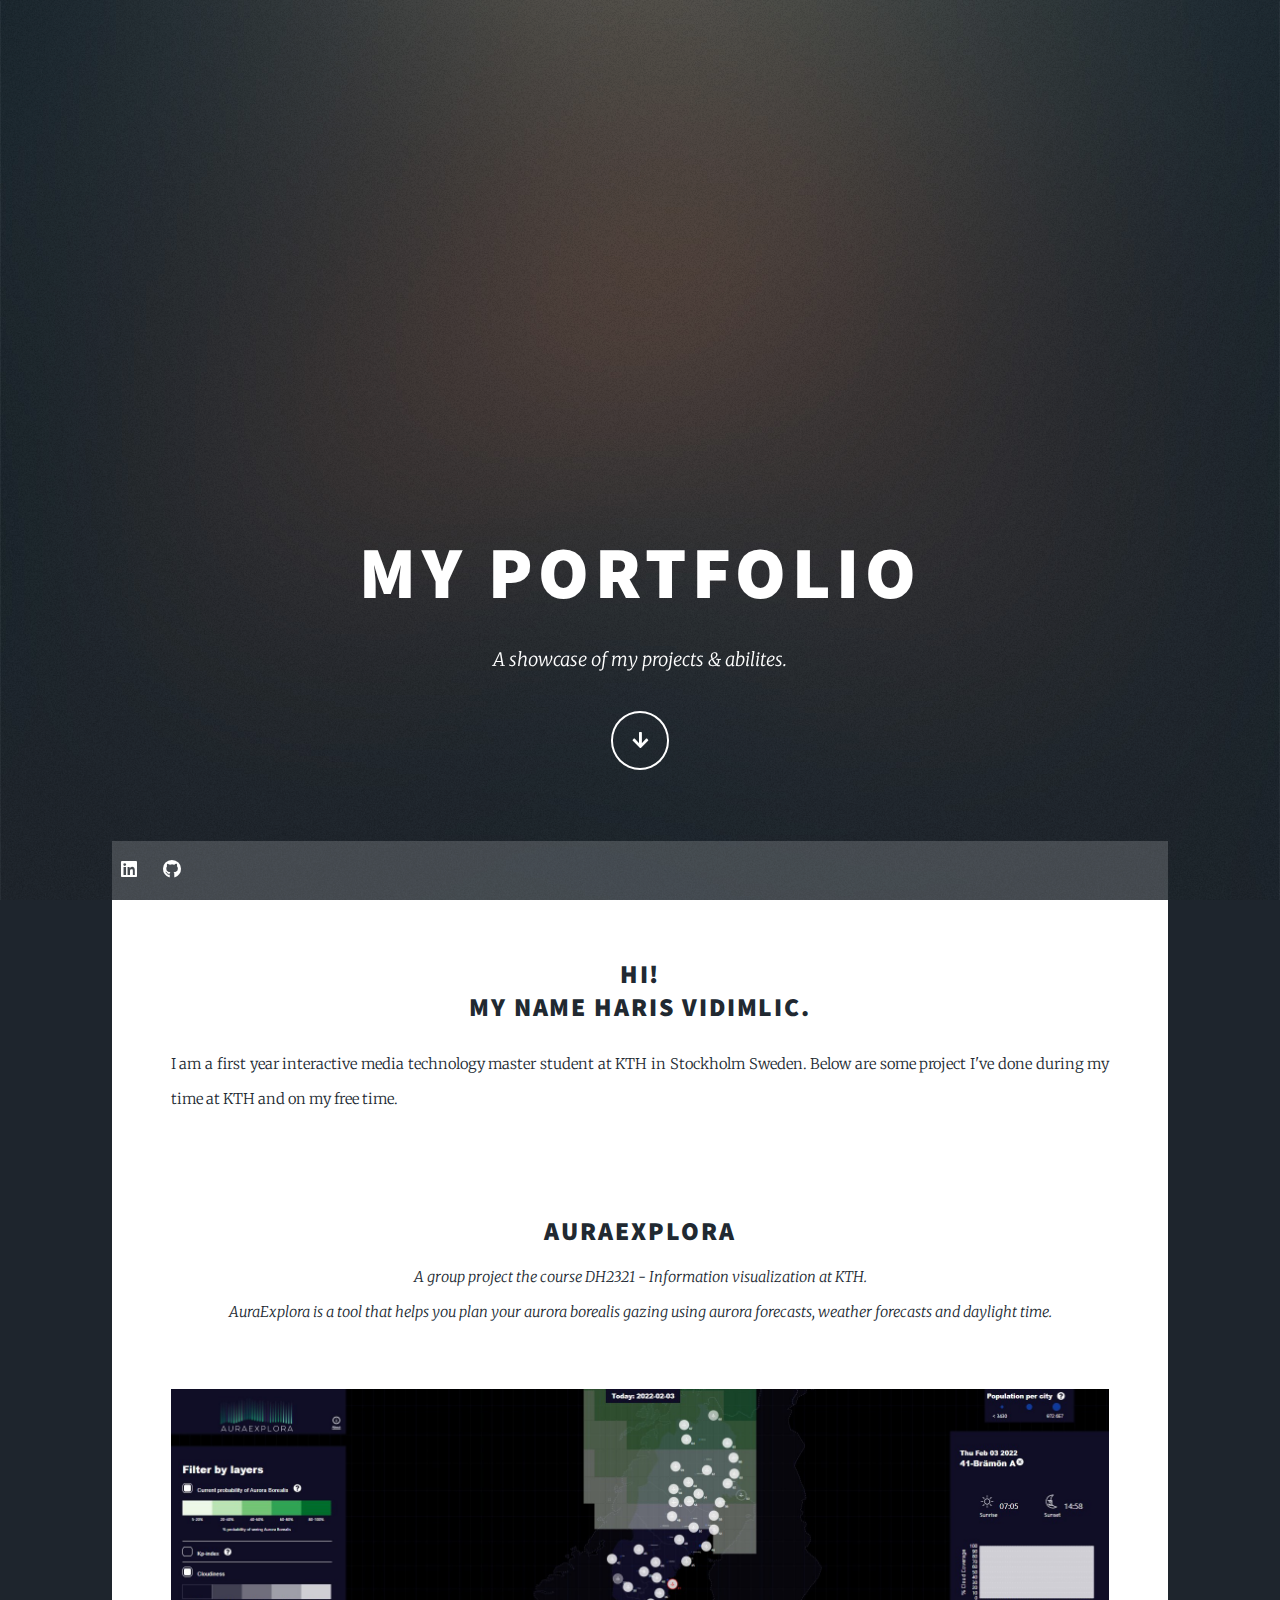
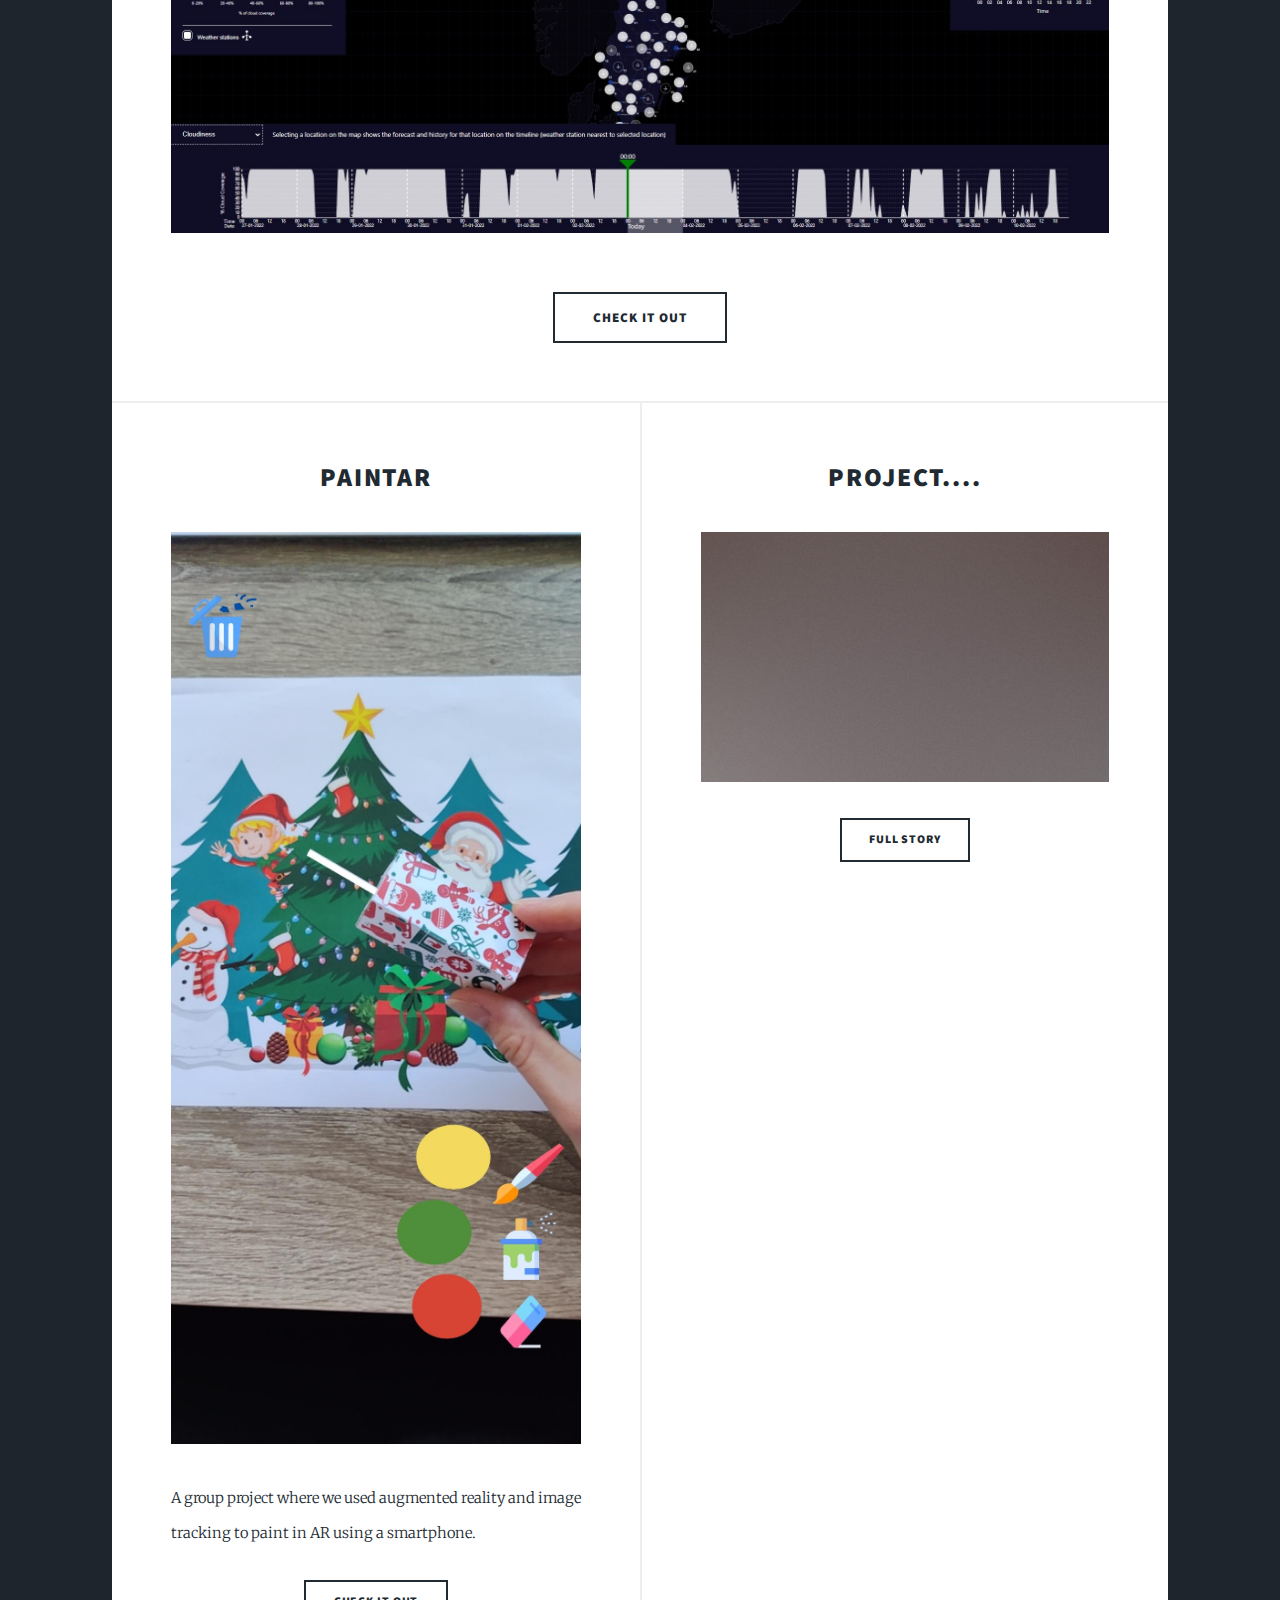
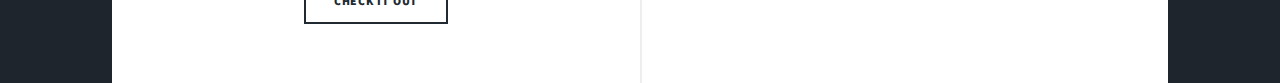
==== index.html @ eaaee6ed "fix" ====
<!DOCTYPE HTML>
<!--
	Massively by HTML5 UP
	html5up.net | @ajlkn
	Free for personal and commercial use under the CCA 3.0 license (html5up.net/license)
-->
<html>
	<head>
		<title>Massively by HTML5 UP</title>
		<meta charset="utf-8" />
		<meta name="viewport" content="width=device-width, initial-scale=1, user-scalable=no" />
		<link rel="stylesheet" href="assets/css/main.css" />
		<noscript><link rel="stylesheet" href="assets/css/noscript.css" /></noscript>
	</head>
	<body class="is-preload">

		<!-- Wrapper -->
			<div id="wrapper" class="fade-in">

				<!-- Intro -->
					<div id="intro">
						<h1>My Portfolio</h1>
						<p>A showcase of my projects & abilites.</p>
						<ul class="actions">
							<li><a href="#header" class="button icon solid solo fa-arrow-down scrolly">Continue</a></li>
						</ul>
					</div>

				<!-- Header -->
					<header id="header">
						<a href="index.html" class="logo">Portfolio</a>
					</header>

				<!-- Nav -->
					<nav id="nav">
						
						<ul class="icons">
						<!--	<li><a href="#" class="icon brands fa-twitter"><span class="label">Twitter</span></a></li>
								<li><a href="#" class="icon brands fa-facebook-f"><span class="label">Facebook</span></a></li> -->
							<li><a href="#" class="icon brands fa-linkedin"><span class="label">LinkedIn</span></a></li>
							<li><a href="#" class="icon brands fa-github"><span class="label">GitHub</span></a></li>
						</ul>
					</nav>

				<!-- Main -->
					<div id="main">

						<!-- Featured Post -->
							<article class="forecast">
								<header class="major">
								
									<h2><a href="#">Hi! <br/> My name haris Vidimlic.
								</h2>
									<p>I am a first year interactive media technology master student at KTH in Stockholm Sweden.
										 Below are some project I've done during my time at KTH and on my free time.<br />
									</p>
								<br/><br/>
									<header>
									
										<h2><a href="#">AuraExplora<br />
											
									</a></h2>
									<p style="text-align:center;">A group project the course DH2321 - Information visualization at KTH. <br/> AuraExplora is a tool 
									that helps you plan your aurora borealis gazing using aurora forecasts, weather forecasts and daylight time.  </p>
									</header>
								</header>
								<a href="#" class="image main"><img src="images/auraexplora.jpg" alt="" /></a>
								<ul class="actions special">
									<li><a href="https://aura-explora.netlify.app/" class="button large">Check it out</a></li>
								</ul>
							</article>

						<!-- Posts -->
							<section class="posts">
								<article>
									<header>
									
										<h2><a href="#">PaintAR<br />
									</a></h2>
									</header>
									<a href="#" class="image fit"><img src="images/image4.jpg" alt="" /></a>
									<p>A group project where we used augmented reality and image tracking to paint in AR using a smartphone.
										 </p>
									<ul class="actions special">
										<li><a href="https://youtu.be/GWE2nl1K2kA" class="button">Check it out</a></li>
									</ul>
								</article>
								<article>
									<header>
									
										<h2><a href="#">Project....<br />
										</a></h2>
									</header>
									<a href="#" class="image fit"><img src="images/pic03.jpg" alt="" /></a>
									<p></p>
									<ul class="actions special">
										<li><a href="#" class="button">Full Story</a></li>
									</ul>
								</article>
						
							
						
							
							</section>

					
					</div>

				<!-- Footer
					<footer id="footer">
						<section>
							
						<section class="split contact">
							<section class="alt">
								<h3>Address</h3>
								<p>1234 Somewhere Road #87257<br />
								Nashville, TN 00000-0000</p>
							</section>
							<section>
								<h3>Phone</h3>
								<p><a href="#">(000) 000-0000</a></p>
							</section>
							<section>
								<h3>Email</h3>
								<p><a href="#">info@untitled.tld</a></p>
							</section>
							<section>
								<h3>Social</h3>
								<ul class="icons alt">
									<li><a href="#" class="icon brands alt fa-twitter"><span class="label">Twitter</span></a></li>
									<li><a href="#" class="icon brands alt fa-facebook-f"><span class="label">Facebook</span></a></li>
									<li><a href="#" class="icon brands alt fa-instagram"><span class="label">Instagram</span></a></li>
									<li><a href="#" class="icon brands alt fa-github"><span class="label">GitHub</span></a></li>
								</ul>
							</section>
						</section>
					</footer>
				-->
				<!-- Copyright
					<div id="copyright">
						<ul><li>&copy; Untitled</li><li>Design: <a href="https://html5up.net">HTML5 UP</a></li></ul>
					</div> -->

			</div>

		<!-- Scripts -->
			<script src="assets/js/jquery.min.js"></script>
			<script src="assets/js/jquery.scrollex.min.js"></script>
			<script src="assets/js/jquery.scrolly.min.js"></script>
			<script src="assets/js/browser.min.js"></script>
			<script src="assets/js/breakpoints.min.js"></script>
			<script src="assets/js/util.js"></script>
			<script src="assets/js/main.js"></script>

	</body>
</html>
---- assets/css/main.css ----
@import url(fontawesome-all.min.css);
@import url("https://fonts.googleapis.com/css?family=Merriweather:300,700,300italic,700italic|Source+Sans+Pro:900");

/*
	Massively by HTML5 UP
	html5up.net | @ajlkn
	Free for personal and commercial use under the CCA 3.0 license (html5up.net/license)
*/

html, body, div, span, applet, object,
iframe, h1, h2, h3, h4, h5, h6, p, blockquote,
pre, a, abbr, acronym, address, big, cite,
code, del, dfn, em, img, ins, kbd, q, s, samp,
small, strike, strong, sub, sup, tt, var, b,
u, i, center, dl, dt, dd, ol, ul, li, fieldset,
form, label, legend, table, caption, tbody,
tfoot, thead, tr, th, td, article, aside,
canvas, details, embed, figure, figcaption,
footer, header, hgroup, menu, nav, output, ruby,
section, summary, time, mark, audio, video {
	margin: 0;
	padding: 0;
	border: 0;
	font-size: 100%;
	font: inherit;
	vertical-align: baseline;}

article, aside, details, figcaption, figure,
footer, header, hgroup, menu, nav, section {
	display: block;}

body {
	line-height: 1;
}

ol, ul {
	list-style: none;
}

blockquote, q {
	quotes: none;
}

	blockquote:before, blockquote:after, q:before, q:after {
		content: '';
		content: none;
	}

table {
	border-collapse: collapse;
	border-spacing: 0;
}

body {
	-webkit-text-size-adjust: none;
}

mark {
	background-color: transparent;
	color: inherit;
}

input::-moz-focus-inner {
	border: 0;
	padding: 0;
}

input, select, textarea {
	-moz-appearance: none;
	-webkit-appearance: none;
	-ms-appearance: none;
	appearance: none;
}

/* Basic */

	@-ms-viewport {
		width: device-width;
	}

	body {
		-ms-overflow-style: scrollbar;
	}

	@media screen and (max-width: 480px) {

		html, body {
			min-width: 320px;
		}

	}

	html {
		box-sizing: border-box;
	}

	*, *:before, *:after {
		box-sizing: inherit;
	}

	body {
		background-color: #1e252d;
	}

		body.is-preload *, body.is-preload *:before, body.is-preload *:after {
			-moz-animation: none !important;
			-webkit-animation: none !important;
			-ms-animation: none !important;
			animation: none !important;
			-moz-transition: none !important;
			-webkit-transition: none !important;
			-ms-transition: none !important;
			transition: none !important;
		}

/* Type */

	html {
		font-size: 16pt;
	}

		@media screen and (max-width: 1680px) {

			html {
				font-size: 12pt;
			}

		}

		@media screen and (max-width: 1280px) {

			html {
				font-size: 11pt;
			}

		}

		@media screen and (max-width: 360px) {

			html {
				font-size: 10pt;
			}

		}

	body {
		color: #212931;
	}

	body, input, select, textarea {
		font-family: "Merriweather", Georgia, serif;
		font-weight: 300;
		font-size: 1rem;
		line-height: 2.375;
	}

	a {
		-moz-transition: color 0.2s ease-in-out, background-color 0.2s ease-in-out, border-color 0.2s ease-in-out, box-shadow 0.2s ease-in-out;
		-webkit-transition: color 0.2s ease-in-out, background-color 0.2s ease-in-out, border-color 0.2s ease-in-out, box-shadow 0.2s ease-in-out;
		-ms-transition: color 0.2s ease-in-out, background-color 0.2s ease-in-out, border-color 0.2s ease-in-out, box-shadow 0.2s ease-in-out;
		transition: color 0.2s ease-in-out, background-color 0.2s ease-in-out, border-color 0.2s ease-in-out, box-shadow 0.2s ease-in-out;
		border-bottom: dotted 1px;
		text-decoration: none;
	}

		a:hover {
			border-bottom-color: transparent;
		}

	strong, b {
		font-weight: 600;
	}

	em, i {
		font-style: italic;
	}

	p {
		text-align: justify;
		margin: 0 0 2rem 0;
	}

	h1, h2, h3, h4, h5, h6 {
		font-family: "Source Sans Pro", Helvetica, sans-serif;
		font-weight: 900;
		line-height: 1.5;
		letter-spacing: 0.075em;
		text-transform: uppercase;
		margin: 0 0 1rem 0;
	}

		h1 a, h2 a, h3 a, h4 a, h5 a, h6 a {
			border-bottom: 0;
			color: inherit;
			text-decoration: none;
		}

	h1 {
		font-size: 4rem;
		line-height: 1.1;
		margin: 0 0 2rem 0;
	}

	h2 {
		font-size: 1.75rem;
		line-height: 1.3;
		margin: 0 0 1.5rem 0;
	}

	h3 {
		font-size: 1.25rem;
		margin: 0 0 1.5rem 0;
	}

	h4 {
		font-size: 1rem;
	}

	h5 {
		font-size: 0.9rem;
	}

	h6 {
		font-size: 0.8rem;
	}

	sub {
		font-size: 0.8rem;
		position: relative;
		top: 0.5rem;
	}

	sup {
		font-size: 0.8rem;
		position: relative;
		top: -0.5rem;
	}

	blockquote {
		border-left: solid 4px;
		font-style: italic;
		margin: 0 0 2rem 0;
		padding: 0.5rem 0 0.5rem 2rem;
	}

	code {
		border: solid 2px;
		font-family: "Courier New", monospace;
		font-size: 0.9rem;
		margin: 0 0.25rem;
		padding: 0.25rem 0.65rem;
	}

	pre {
		-webkit-overflow-scrolling: touch;
		font-family: "Courier New", monospace;
		font-size: 0.9rem;
		margin: 0 0 2rem 0;
	}

		pre code {
			display: block;
			line-height: 1.75;
			padding: 1rem 1.5rem;
			overflow-x: auto;
		}

	hr {
		border: 0;
		border-bottom: solid 2px;
		margin: 3rem 0;
	}

		hr.major {
			margin: 5rem 0;
		}

	.align-left {
		text-align: left;
	}

	.align-center {
		text-align: center;
	}

	.align-right {
		text-align: right;
	}

	input, select, textarea {
		color: #212931;
	}

	a {
		color: #212931;
		border-bottom-color: rgba(33, 41, 49, 0.5);
	}

		a:hover {
			border-bottom-color: transparent;
			color: #18bfef !important;
		}

	strong, b {
		color: #212931;
	}

	h1, h2, h3, h4, h5, h6 {
		color: #212931;
	}

	blockquote {
		border-left-color: #eeeeee;
	}

	code {
		background: rgba(220, 220, 220, 0.25);
		border-color: #eeeeee;
	}

	hr {
		border-bottom-color: #eeeeee;
	}

/* Row */

	.row {
		display: flex;
		flex-wrap: wrap;
		box-sizing: border-box;
		align-items: stretch;
	}

		.row > * {
			box-sizing: border-box;
		}

		.row.gtr-uniform > * > :last-child {
			margin-bottom: 0;
		}

		.row.aln-left {
			justify-content: flex-start;
		}

		.row.aln-center {
			justify-content: center;
		}

		.row.aln-right {
			justify-content: flex-end;
		}

		.row.aln-top {
			align-items: flex-start;
		}

		.row.aln-middle {
			align-items: center;
		}

		.row.aln-bottom {
			align-items: flex-end;
		}

		.row > .imp {
			order: -1;
		}

		.row > .col-1 {
			width: 8.33333%;
		}

		.row > .off-1 {
			margin-left: 8.33333%;
		}

		.row > .col-2 {
			width: 16.66667%;
		}

		.row > .off-2 {
			margin-left: 16.66667%;
		}

		.row > .col-3 {
			width: 25%;
		}

		.row > .off-3 {
			margin-left: 25%;
		}

		.row > .col-4 {
			width: 33.33333%;
		}

		.row > .off-4 {
			margin-left: 33.33333%;
		}

		.row > .col-5 {
			width: 41.66667%;
		}

		.row > .off-5 {
			margin-left: 41.66667%;
		}

		.row > .col-6 {
			width: 50%;
		}

		.row > .off-6 {
			margin-left: 50%;
		}

		.row > .col-7 {
			width: 58.33333%;
		}

		.row > .off-7 {
			margin-left: 58.33333%;
		}

		.row > .col-8 {
			width: 66.66667%;
		}

		.row > .off-8 {
			margin-left: 66.66667%;
		}

		.row > .col-9 {
			width: 75%;
		}

		.row > .off-9 {
			margin-left: 75%;
		}

		.row > .col-10 {
			width: 83.33333%;
		}

		.row > .off-10 {
			margin-left: 83.33333%;
		}

		.row > .col-11 {
			width: 91.66667%;
		}

		.row > .off-11 {
			margin-left: 91.66667%;
		}

		.row > .col-12 {
			width: 100%;
		}

		.row > .off-12 {
			margin-left: 100%;
		}

		.row.gtr-0 {
			margin-top: 0;
			margin-left: 0rem;
		}

			.row.gtr-0 > * {
				padding: 0 0 0 0rem;
			}

			.row.gtr-0.gtr-uniform {
				margin-top: 0rem;
			}

				.row.gtr-0.gtr-uniform > * {
					padding-top: 0rem;
				}

		.row.gtr-25 {
			margin-top: 0;
			margin-left: -0.375rem;
		}

			.row.gtr-25 > * {
				padding: 0 0 0 0.375rem;
			}

			.row.gtr-25.gtr-uniform {
				margin-top: -0.375rem;
			}

				.row.gtr-25.gtr-uniform > * {
					padding-top: 0.375rem;
				}

		.row.gtr-50 {
			margin-top: 0;
			margin-left: -0.75rem;
		}

			.row.gtr-50 > * {
				padding: 0 0 0 0.75rem;
			}

			.row.gtr-50.gtr-uniform {
				margin-top: -0.75rem;
			}

				.row.gtr-50.gtr-uniform > * {
					padding-top: 0.75rem;
				}

		.row {
			margin-top: 0;
			margin-left: -1.5rem;
		}

			.row > * {
				padding: 0 0 0 1.5rem;
			}

			.row.gtr-uniform {
				margin-top: -1.5rem;
			}

				.row.gtr-uniform > * {
					padding-top: 1.5rem;
				}

		.row.gtr-150 {
			margin-top: 0;
			margin-left: -2.25rem;
		}

			.row.gtr-150 > * {
				padding: 0 0 0 2.25rem;
			}

			.row.gtr-150.gtr-uniform {
				margin-top: -2.25rem;
			}

				.row.gtr-150.gtr-uniform > * {
					padding-top: 2.25rem;
				}

		.row.gtr-200 {
			margin-top: 0;
			margin-left: -3rem;
		}

			.row.gtr-200 > * {
				padding: 0 0 0 3rem;
			}

			.row.gtr-200.gtr-uniform {
				margin-top: -3rem;
			}

				.row.gtr-200.gtr-uniform > * {
					padding-top: 3rem;
				}

		@media screen and (max-width: 1680px) {

			.row {
				display: flex;
				flex-wrap: wrap;
				box-sizing: border-box;
				align-items: stretch;
			}

				.row > * {
					box-sizing: border-box;
				}

				.row.gtr-uniform > * > :last-child {
					margin-bottom: 0;
				}

				.row.aln-left {
					justify-content: flex-start;
				}

				.row.aln-center {
					justify-content: center;
				}

				.row.aln-right {
					justify-content: flex-end;
				}

				.row.aln-top {
					align-items: flex-start;
				}

				.row.aln-middle {
					align-items: center;
				}

				.row.aln-bottom {
					align-items: flex-end;
				}

				.row > .imp-xlarge {
					order: -1;
				}

				.row > .col-1-xlarge {
					width: 8.33333%;
				}

				.row > .off-1-xlarge {
					margin-left: 8.33333%;
				}

				.row > .col-2-xlarge {
					width: 16.66667%;
				}

				.row > .off-2-xlarge {
					margin-left: 16.66667%;
				}

				.row > .col-3-xlarge {
					width: 25%;
				}

				.row > .off-3-xlarge {
					margin-left: 25%;
				}

				.row > .col-4-xlarge {
					width: 33.33333%;
				}

				.row > .off-4-xlarge {
					margin-left: 33.33333%;
				}

				.row > .col-5-xlarge {
					width: 41.66667%;
				}

				.row > .off-5-xlarge {
					margin-left: 41.66667%;
				}

				.row > .col-6-xlarge {
					width: 50%;
				}

				.row > .off-6-xlarge {
					margin-left: 50%;
				}

				.row > .col-7-xlarge {
					width: 58.33333%;
				}

				.row > .off-7-xlarge {
					margin-left: 58.33333%;
				}

				.row > .col-8-xlarge {
					width: 66.66667%;
				}

				.row > .off-8-xlarge {
					margin-left: 66.66667%;
				}

				.row > .col-9-xlarge {
					width: 75%;
				}

				.row > .off-9-xlarge {
					margin-left: 75%;
				}

				.row > .col-10-xlarge {
					width: 83.33333%;
				}

				.row > .off-10-xlarge {
					margin-left: 83.33333%;
				}

				.row > .col-11-xlarge {
					width: 91.66667%;
				}

				.row > .off-11-xlarge {
					margin-left: 91.66667%;
				}

				.row > .col-12-xlarge {
					width: 100%;
				}

				.row > .off-12-xlarge {
					margin-left: 100%;
				}

				.row.gtr-0 {
					margin-top: 0;
					margin-left: 0rem;
				}

					.row.gtr-0 > * {
						padding: 0 0 0 0rem;
					}

					.row.gtr-0.gtr-uniform {
						margin-top: 0rem;
					}

						.row.gtr-0.gtr-uniform > * {
							padding-top: 0rem;
						}

				.row.gtr-25 {
					margin-top: 0;
					margin-left: -0.375rem;
				}

					.row.gtr-25 > * {
						padding: 0 0 0 0.375rem;
					}

					.row.gtr-25.gtr-uniform {
						margin-top: -0.375rem;
					}

						.row.gtr-25.gtr-uniform > * {
							padding-top: 0.375rem;
						}

				.row.gtr-50 {
					margin-top: 0;
					margin-left: -0.75rem;
				}

					.row.gtr-50 > * {
						padding: 0 0 0 0.75rem;
					}

					.row.gtr-50.gtr-uniform {
						margin-top: -0.75rem;
					}

						.row.gtr-50.gtr-uniform > * {
							padding-top: 0.75rem;
						}

				.row {
					margin-top: 0;
					margin-left: -1.5rem;
				}

					.row > * {
						padding: 0 0 0 1.5rem;
					}

					.row.gtr-uniform {
						margin-top: -1.5rem;
					}

						.row.gtr-uniform > * {
							padding-top: 1.5rem;
						}

				.row.gtr-150 {
					margin-top: 0;
					margin-left: -2.25rem;
				}

					.row.gtr-150 > * {
						padding: 0 0 0 2.25rem;
					}

					.row.gtr-150.gtr-uniform {
						margin-top: -2.25rem;
					}

						.row.gtr-150.gtr-uniform > * {
							padding-top: 2.25rem;
						}

				.row.gtr-200 {
					margin-top: 0;
					margin-left: -3rem;
				}

					.row.gtr-200 > * {
						padding: 0 0 0 3rem;
					}

					.row.gtr-200.gtr-uniform {
						margin-top: -3rem;
					}

						.row.gtr-200.gtr-uniform > * {
							padding-top: 3rem;
						}

		}

		@media screen and (max-width: 1280px) {

			.row {
				display: flex;
				flex-wrap: wrap;
				box-sizing: border-box;
				align-items: stretch;
			}

				.row > * {
					box-sizing: border-box;
				}

				.row.gtr-uniform > * > :last-child {
					margin-bottom: 0;
				}

				.row.aln-left {
					justify-content: flex-start;
				}

				.row.aln-center {
					justify-content: center;
				}

				.row.aln-right {
					justify-content: flex-end;
				}

				.row.aln-top {
					align-items: flex-start;
				}

				.row.aln-middle {
					align-items: center;
				}

				.row.aln-bottom {
					align-items: flex-end;
				}

				.row > .imp-large {
					order: -1;
				}

				.row > .col-1-large {
					width: 8.33333%;
				}

				.row > .off-1-large {
					margin-left: 8.33333%;
				}

				.row > .col-2-large {
					width: 16.66667%;
				}

				.row > .off-2-large {
					margin-left: 16.66667%;
				}

				.row > .col-3-large {
					width: 25%;
				}

				.row > .off-3-large {
					margin-left: 25%;
				}

				.row > .col-4-large {
					width: 33.33333%;
				}

				.row > .off-4-large {
					margin-left: 33.33333%;
				}

				.row > .col-5-large {
					width: 41.66667%;
				}

				.row > .off-5-large {
					margin-left: 41.66667%;
				}

				.row > .col-6-large {
					width: 50%;
				}

				.row > .off-6-large {
					margin-left: 50%;
				}

				.row > .col-7-large {
					width: 58.33333%;
				}

				.row > .off-7-large {
					margin-left: 58.33333%;
				}

				.row > .col-8-large {
					width: 66.66667%;
				}

				.row > .off-8-large {
					margin-left: 66.66667%;
				}

				.row > .col-9-large {
					width: 75%;
				}

				.row > .off-9-large {
					margin-left: 75%;
				}

				.row > .col-10-large {
					width: 83.33333%;
				}

				.row > .off-10-large {
					margin-left: 83.33333%;
				}

				.row > .col-11-large {
					width: 91.66667%;
				}

				.row > .off-11-large {
					margin-left: 91.66667%;
				}

				.row > .col-12-large {
					width: 100%;
				}

				.row > .off-12-large {
					margin-left: 100%;
				}

				.row.gtr-0 {
					margin-top: 0;
					margin-left: 0rem;
				}

					.row.gtr-0 > * {
						padding: 0 0 0 0rem;
					}

					.row.gtr-0.gtr-uniform {
						margin-top: 0rem;
					}

						.row.gtr-0.gtr-uniform > * {
							padding-top: 0rem;
						}

				.row.gtr-25 {
					margin-top: 0;
					margin-left: -0.375rem;
				}

					.row.gtr-25 > * {
						padding: 0 0 0 0.375rem;
					}

					.row.gtr-25.gtr-uniform {
						margin-top: -0.375rem;
					}

						.row.gtr-25.gtr-uniform > * {
							padding-top: 0.375rem;
						}

				.row.gtr-50 {
					margin-top: 0;
					margin-left: -0.75rem;
				}

					.row.gtr-50 > * {
						padding: 0 0 0 0.75rem;
					}

					.row.gtr-50.gtr-uniform {
						margin-top: -0.75rem;
					}

						.row.gtr-50.gtr-uniform > * {
							padding-top: 0.75rem;
						}

				.row {
					margin-top: 0;
					margin-left: -1.5rem;
				}

					.row > * {
						padding: 0 0 0 1.5rem;
					}

					.row.gtr-uniform {
						margin-top: -1.5rem;
					}

						.row.gtr-uniform > * {
							padding-top: 1.5rem;
						}

				.row.gtr-150 {
					margin-top: 0;
					margin-left: -2.25rem;
				}

					.row.gtr-150 > * {
						padding: 0 0 0 2.25rem;
					}

					.row.gtr-150.gtr-uniform {
						margin-top: -2.25rem;
					}

						.row.gtr-150.gtr-uniform > * {
							padding-top: 2.25rem;
						}

				.row.gtr-200 {
					margin-top: 0;
					margin-left: -3rem;
				}

					.row.gtr-200 > * {
						padding: 0 0 0 3rem;
					}

					.row.gtr-200.gtr-uniform {
						margin-top: -3rem;
					}

						.row.gtr-200.gtr-uniform > * {
							padding-top: 3rem;
						}

		}

		@media screen and (max-width: 980px) {

			.row {
				display: flex;
				flex-wrap: wrap;
				box-sizing: border-box;
				align-items: stretch;
			}

				.row > * {
					box-sizing: border-box;
				}

				.row.gtr-uniform > * > :last-child {
					margin-bottom: 0;
				}

				.row.aln-left {
					justify-content: flex-start;
				}

				.row.aln-center {
					justify-content: center;
				}

				.row.aln-right {
					justify-content: flex-end;
				}

				.row.aln-top {
					align-items: flex-start;
				}

				.row.aln-middle {
					align-items: center;
				}

				.row.aln-bottom {
					align-items: flex-end;
				}

				.row > .imp-medium {
					order: -1;
				}

				.row > .col-1-medium {
					width: 8.33333%;
				}

				.row > .off-1-medium {
					margin-left: 8.33333%;
				}

				.row > .col-2-medium {
					width: 16.66667%;
				}

				.row > .off-2-medium {
					margin-left: 16.66667%;
				}

				.row > .col-3-medium {
					width: 25%;
				}

				.row > .off-3-medium {
					margin-left: 25%;
				}

				.row > .col-4-medium {
					width: 33.33333%;
				}

				.row > .off-4-medium {
					margin-left: 33.33333%;
				}

				.row > .col-5-medium {
					width: 41.66667%;
				}

				.row > .off-5-medium {
					margin-left: 41.66667%;
				}

				.row > .col-6-medium {
					width: 50%;
				}

				.row > .off-6-medium {
					margin-left: 50%;
				}

				.row > .col-7-medium {
					width: 58.33333%;
				}

				.row > .off-7-medium {
					margin-left: 58.33333%;
				}

				.row > .col-8-medium {
					width: 66.66667%;
				}

				.row > .off-8-medium {
					margin-left: 66.66667%;
				}

				.row > .col-9-medium {
					width: 75%;
				}

				.row > .off-9-medium {
					margin-left: 75%;
				}

				.row > .col-10-medium {
					width: 83.33333%;
				}

				.row > .off-10-medium {
					margin-left: 83.33333%;
				}

				.row > .col-11-medium {
					width: 91.66667%;
				}

				.row > .off-11-medium {
					margin-left: 91.66667%;
				}

				.row > .col-12-medium {
					width: 100%;
				}

				.row > .off-12-medium {
					margin-left: 100%;
				}

				.row.gtr-0 {
					margin-top: 0;
					margin-left: 0rem;
				}

					.row.gtr-0 > * {
						padding: 0 0 0 0rem;
					}

					.row.gtr-0.gtr-uniform {
						margin-top: 0rem;
					}

						.row.gtr-0.gtr-uniform > * {
							padding-top: 0rem;
						}

				.row.gtr-25 {
					margin-top: 0;
					margin-left: -0.375rem;
				}

					.row.gtr-25 > * {
						padding: 0 0 0 0.375rem;
					}

					.row.gtr-25.gtr-uniform {
						margin-top: -0.375rem;
					}

						.row.gtr-25.gtr-uniform > * {
							padding-top: 0.375rem;
						}

				.row.gtr-50 {
					margin-top: 0;
					margin-left: -0.75rem;
				}

					.row.gtr-50 > * {
						padding: 0 0 0 0.75rem;
					}

					.row.gtr-50.gtr-uniform {
						margin-top: -0.75rem;
					}

						.row.gtr-50.gtr-uniform > * {
							padding-top: 0.75rem;
						}

				.row {
					margin-top: 0;
					margin-left: -1.5rem;
				}

					.row > * {
						padding: 0 0 0 1.5rem;
					}

					.row.gtr-uniform {
						margin-top: -1.5rem;
					}

						.row.gtr-uniform > * {
							padding-top: 1.5rem;
						}

				.row.gtr-150 {
					margin-top: 0;
					margin-left: -2.25rem;
				}

					.row.gtr-150 > * {
						padding: 0 0 0 2.25rem;
					}

					.row.gtr-150.gtr-uniform {
						margin-top: -2.25rem;
					}

						.row.gtr-150.gtr-uniform > * {
							padding-top: 2.25rem;
						}

				.row.gtr-200 {
					margin-top: 0;
					margin-left: -3rem;
				}

					.row.gtr-200 > * {
						padding: 0 0 0 3rem;
					}

					.row.gtr-200.gtr-uniform {
						margin-top: -3rem;
					}

						.row.gtr-200.gtr-uniform > * {
							padding-top: 3rem;
						}

		}

		@media screen and (max-width: 736px) {

			.row {
				display: flex;
				flex-wrap: wrap;
				box-sizing: border-box;
				align-items: stretch;
			}

				.row > * {
					box-sizing: border-box;
				}

				.row.gtr-uniform > * > :last-child {
					margin-bottom: 0;
				}

				.row.aln-left {
					justify-content: flex-start;
				}

				.row.aln-center {
					justify-content: center;
				}

				.row.aln-right {
					justify-content: flex-end;
				}

				.row.aln-top {
					align-items: flex-start;
				}

				.row.aln-middle {
					align-items: center;
				}

				.row.aln-bottom {
					align-items: flex-end;
				}

				.row > .imp-small {
					order: -1;
				}

				.row > .col-1-small {
					width: 8.33333%;
				}

				.row > .off-1-small {
					margin-left: 8.33333%;
				}

				.row > .col-2-small {
					width: 16.66667%;
				}

				.row > .off-2-small {
					margin-left: 16.66667%;
				}

				.row > .col-3-small {
					width: 25%;
				}

				.row > .off-3-small {
					margin-left: 25%;
				}

				.row > .col-4-small {
					width: 33.33333%;
				}

				.row > .off-4-small {
					margin-left: 33.33333%;
				}

				.row > .col-5-small {
					width: 41.66667%;
				}

				.row > .off-5-small {
					margin-left: 41.66667%;
				}

				.row > .col-6-small {
					width: 50%;
				}

				.row > .off-6-small {
					margin-left: 50%;
				}

				.row > .col-7-small {
					width: 58.33333%;
				}

				.row > .off-7-small {
					margin-left: 58.33333%;
				}

				.row > .col-8-small {
					width: 66.66667%;
				}

				.row > .off-8-small {
					margin-left: 66.66667%;
				}

				.row > .col-9-small {
					width: 75%;
				}

				.row > .off-9-small {
					margin-left: 75%;
				}

				.row > .col-10-small {
					width: 83.33333%;
				}

				.row > .off-10-small {
					margin-left: 83.33333%;
				}

				.row > .col-11-small {
					width: 91.66667%;
				}

				.row > .off-11-small {
					margin-left: 91.66667%;
				}

				.row > .col-12-small {
					width: 100%;
				}

				.row > .off-12-small {
					margin-left: 100%;
				}

				.row.gtr-0 {
					margin-top: 0;
					margin-left: 0rem;
				}

					.row.gtr-0 > * {
						padding: 0 0 0 0rem;
					}

					.row.gtr-0.gtr-uniform {
						margin-top: 0rem;
					}

						.row.gtr-0.gtr-uniform > * {
							padding-top: 0rem;
						}

				.row.gtr-25 {
					margin-top: 0;
					margin-left: -0.375rem;
				}

					.row.gtr-25 > * {
						padding: 0 0 0 0.375rem;
					}

					.row.gtr-25.gtr-uniform {
						margin-top: -0.375rem;
					}

						.row.gtr-25.gtr-uniform > * {
							padding-top: 0.375rem;
						}

				.row.gtr-50 {
					margin-top: 0;
					margin-left: -0.75rem;
				}

					.row.gtr-50 > * {
						padding: 0 0 0 0.75rem;
					}

					.row.gtr-50.gtr-uniform {
						margin-top: -0.75rem;
					}

						.row.gtr-50.gtr-uniform > * {
							padding-top: 0.75rem;
						}

				.row {
					margin-top: 0;
					margin-left: -1.5rem;
				}

					.row > * {
						padding: 0 0 0 1.5rem;
					}

					.row.gtr-uniform {
						margin-top: -1.5rem;
					}

						.row.gtr-uniform > * {
							padding-top: 1.5rem;
						}

				.row.gtr-150 {
					margin-top: 0;
					margin-left: -2.25rem;
				}

					.row.gtr-150 > * {
						padding: 0 0 0 2.25rem;
					}

					.row.gtr-150.gtr-uniform {
						margin-top: -2.25rem;
					}

						.row.gtr-150.gtr-uniform > * {
							padding-top: 2.25rem;
						}

				.row.gtr-200 {
					margin-top: 0;
					margin-left: -3rem;
				}

					.row.gtr-200 > * {
						padding: 0 0 0 3rem;
					}

					.row.gtr-200.gtr-uniform {
						margin-top: -3rem;
					}

						.row.gtr-200.gtr-uniform > * {
							padding-top: 3rem;
						}

		}

		@media screen and (max-width: 480px) {

			.row {
				display: flex;
				flex-wrap: wrap;
				box-sizing: border-box;
				align-items: stretch;
			}

				.row > * {
					box-sizing: border-box;
				}

				.row.gtr-uniform > * > :last-child {
					margin-bottom: 0;
				}

				.row.aln-left {
					justify-content: flex-start;
				}

				.row.aln-center {
					justify-content: center;
				}

				.row.aln-right {
					justify-content: flex-end;
				}

				.row.aln-top {
					align-items: flex-start;
				}

				.row.aln-middle {
					align-items: center;
				}

				.row.aln-bottom {
					align-items: flex-end;
				}

				.row > .imp-xsmall {
					order: -1;
				}

				.row > .col-1-xsmall {
					width: 8.33333%;
				}

				.row > .off-1-xsmall {
					margin-left: 8.33333%;
				}

				.row > .col-2-xsmall {
					width: 16.66667%;
				}

				.row > .off-2-xsmall {
					margin-left: 16.66667%;
				}

				.row > .col-3-xsmall {
					width: 25%;
				}

				.row > .off-3-xsmall {
					margin-left: 25%;
				}

				.row > .col-4-xsmall {
					width: 33.33333%;
				}

				.row > .off-4-xsmall {
					margin-left: 33.33333%;
				}

				.row > .col-5-xsmall {
					width: 41.66667%;
				}

				.row > .off-5-xsmall {
					margin-left: 41.66667%;
				}

				.row > .col-6-xsmall {
					width: 50%;
				}

				.row > .off-6-xsmall {
					margin-left: 50%;
				}

				.row > .col-7-xsmall {
					width: 58.33333%;
				}

				.row > .off-7-xsmall {
					margin-left: 58.33333%;
				}

				.row > .col-8-xsmall {
					width: 66.66667%;
				}

				.row > .off-8-xsmall {
					margin-left: 66.66667%;
				}

				.row > .col-9-xsmall {
					width: 75%;
				}

				.row > .off-9-xsmall {
					margin-left: 75%;
				}

				.row > .col-10-xsmall {
					width: 83.33333%;
				}

				.row > .off-10-xsmall {
					margin-left: 83.33333%;
				}

				.row > .col-11-xsmall {
					width: 91.66667%;
				}

				.row > .off-11-xsmall {
					margin-left: 91.66667%;
				}

				.row > .col-12-xsmall {
					width: 100%;
				}

				.row > .off-12-xsmall {
					margin-left: 100%;
				}

				.row.gtr-0 {
					margin-top: 0;
					margin-left: 0rem;
				}

					.row.gtr-0 > * {
						padding: 0 0 0 0rem;
					}

					.row.gtr-0.gtr-uniform {
						margin-top: 0rem;
					}

						.row.gtr-0.gtr-uniform > * {
							padding-top: 0rem;
						}

				.row.gtr-25 {
					margin-top: 0;
					margin-left: -0.375rem;
				}

					.row.gtr-25 > * {
						padding: 0 0 0 0.375rem;
					}

					.row.gtr-25.gtr-uniform {
						margin-top: -0.375rem;
					}

						.row.gtr-25.gtr-uniform > * {
							padding-top: 0.375rem;
						}

				.row.gtr-50 {
					margin-top: 0;
					margin-left: -0.75rem;
				}

					.row.gtr-50 > * {
						padding: 0 0 0 0.75rem;
					}

					.row.gtr-50.gtr-uniform {
						margin-top: -0.75rem;
					}

						.row.gtr-50.gtr-uniform > * {
							padding-top: 0.75rem;
						}

				.row {
					margin-top: 0;
					margin-left: -1.5rem;
				}

					.row > * {
						padding: 0 0 0 1.5rem;
					}

					.row.gtr-uniform {
						margin-top: -1.5rem;
					}

						.row.gtr-uniform > * {
							padding-top: 1.5rem;
						}

				.row.gtr-150 {
					margin-top: 0;
					margin-left: -2.25rem;
				}

					.row.gtr-150 > * {
						padding: 0 0 0 2.25rem;
					}

					.row.gtr-150.gtr-uniform {
						margin-top: -2.25rem;
					}

						.row.gtr-150.gtr-uniform > * {
							padding-top: 2.25rem;
						}

				.row.gtr-200 {
					margin-top: 0;
					margin-left: -3rem;
				}

					.row.gtr-200 > * {
						padding: 0 0 0 3rem;
					}

					.row.gtr-200.gtr-uniform {
						margin-top: -3rem;
					}

						.row.gtr-200.gtr-uniform > * {
							padding-top: 3rem;
						}

		}

		@media screen and (max-width: 360px) {

			.row {
				display: flex;
				flex-wrap: wrap;
				box-sizing: border-box;
				align-items: stretch;
			}

				.row > * {
					box-sizing: border-box;
				}

				.row.gtr-uniform > * > :last-child {
					margin-bottom: 0;
				}

				.row.aln-left {
					justify-content: flex-start;
				}

				.row.aln-center {
					justify-content: center;
				}

				.row.aln-right {
					justify-content: flex-end;
				}

				.row.aln-top {
					align-items: flex-start;
				}

				.row.aln-middle {
					align-items: center;
				}

				.row.aln-bottom {
					align-items: flex-end;
				}

				.row > .imp-xxsmall {
					order: -1;
				}

				.row > .col-1-xxsmall {
					width: 8.33333%;
				}

				.row > .off-1-xxsmall {
					margin-left: 8.33333%;
				}

				.row > .col-2-xxsmall {
					width: 16.66667%;
				}

				.row > .off-2-xxsmall {
					margin-left: 16.66667%;
				}

				.row > .col-3-xxsmall {
					width: 25%;
				}

				.row > .off-3-xxsmall {
					margin-left: 25%;
				}

				.row > .col-4-xxsmall {
					width: 33.33333%;
				}

				.row > .off-4-xxsmall {
					margin-left: 33.33333%;
				}

				.row > .col-5-xxsmall {
					width: 41.66667%;
				}

				.row > .off-5-xxsmall {
					margin-left: 41.66667%;
				}

				.row > .col-6-xxsmall {
					width: 50%;
				}

				.row > .off-6-xxsmall {
					margin-left: 50%;
				}

				.row > .col-7-xxsmall {
					width: 58.33333%;
				}

				.row > .off-7-xxsmall {
					margin-left: 58.33333%;
				}

				.row > .col-8-xxsmall {
					width: 66.66667%;
				}

				.row > .off-8-xxsmall {
					margin-left: 66.66667%;
				}

				.row > .col-9-xxsmall {
					width: 75%;
				}

				.row > .off-9-xxsmall {
					margin-left: 75%;
				}

				.row > .col-10-xxsmall {
					width: 83.33333%;
				}

				.row > .off-10-xxsmall {
					margin-left: 83.33333%;
				}

				.row > .col-11-xxsmall {
					width: 91.66667%;
				}

				.row > .off-11-xxsmall {
					margin-left: 91.66667%;
				}

				.row > .col-12-xxsmall {
					width: 100%;
				}

				.row > .off-12-xxsmall {
					margin-left: 100%;
				}

				.row.gtr-0 {
					margin-top: 0;
					margin-left: 0rem;
				}

					.row.gtr-0 > * {
						padding: 0 0 0 0rem;
					}

					.row.gtr-0.gtr-uniform {
						margin-top: 0rem;
					}

						.row.gtr-0.gtr-uniform > * {
							padding-top: 0rem;
						}

				.row.gtr-25 {
					margin-top: 0;
					margin-left: -0.375rem;
				}

					.row.gtr-25 > * {
						padding: 0 0 0 0.375rem;
					}

					.row.gtr-25.gtr-uniform {
						margin-top: -0.375rem;
					}

						.row.gtr-25.gtr-uniform > * {
							padding-top: 0.375rem;
						}

				.row.gtr-50 {
					margin-top: 0;
					margin-left: -0.75rem;
				}

					.row.gtr-50 > * {
						padding: 0 0 0 0.75rem;
					}

					.row.gtr-50.gtr-uniform {
						margin-top: -0.75rem;
					}

						.row.gtr-50.gtr-uniform > * {
							padding-top: 0.75rem;
						}

				.row {
					margin-top: 0;
					margin-left: -1.5rem;
				}

					.row > * {
						padding: 0 0 0 1.5rem;
					}

					.row.gtr-uniform {
						margin-top: -1.5rem;
					}

						.row.gtr-uniform > * {
							padding-top: 1.5rem;
						}

				.row.gtr-150 {
					margin-top: 0;
					margin-left: -2.25rem;
				}

					.row.gtr-150 > * {
						padding: 0 0 0 2.25rem;
					}

					.row.gtr-150.gtr-uniform {
						margin-top: -2.25rem;
					}

						.row.gtr-150.gtr-uniform > * {
							padding-top: 2.25rem;
						}

				.row.gtr-200 {
					margin-top: 0;
					margin-left: -3rem;
				}

					.row.gtr-200 > * {
						padding: 0 0 0 3rem;
					}

					.row.gtr-200.gtr-uniform {
						margin-top: -3rem;
					}

						.row.gtr-200.gtr-uniform > * {
							padding-top: 3rem;
						}

		}

/* Box */

	.box {
		border: solid 2px;
		margin-bottom: 2rem;
		padding: 1.5rem;
	}

		.box > :last-child,
		.box > :last-child > :last-child,
		.box > :last-child > :last-child > :last-child {
			margin-bottom: 0;
		}

		.box.alt {
			border: 0;
			border-radius: 0;
			padding: 0;
		}

	.box {
		border-color: #eeeeee;
	}

/* Button */

	input[type="submit"],
	input[type="reset"],
	input[type="button"],
	button,
	.button {
		-moz-appearance: none;
		-webkit-appearance: none;
		-ms-appearance: none;
		appearance: none;
		-moz-transition: background-color 0.2s ease-in-out, box-shadow 0.2s ease-in-out, color 0.2s ease-in-out;
		-webkit-transition: background-color 0.2s ease-in-out, box-shadow 0.2s ease-in-out, color 0.2s ease-in-out;
		-ms-transition: background-color 0.2s ease-in-out, box-shadow 0.2s ease-in-out, color 0.2s ease-in-out;
		transition: background-color 0.2s ease-in-out, box-shadow 0.2s ease-in-out, color 0.2s ease-in-out;
		border: 0;
		border-radius: 0;
		cursor: pointer;
		display: inline-block;
		font-family: "Source Sans Pro", Helvetica, sans-serif;
		font-size: 0.8rem;
		font-weight: 900;
		letter-spacing: 0.075em;
		height: 3rem;
		line-height: 3rem;
		padding: 0 2rem;
		text-align: center;
		text-decoration: none;
		text-transform: uppercase;
		white-space: nowrap;
	}

		input[type="submit"].icon:before,
		input[type="reset"].icon:before,
		input[type="button"].icon:before,
		button.icon:before,
		.button.icon:before {
			margin-right: 0.5rem;
		}

		input[type="submit"].icon.solo,
		input[type="reset"].icon.solo,
		input[type="button"].icon.solo,
		button.icon.solo,
		.button.icon.solo {
			position: relative;
			width: 4rem;
			height: 4rem;
			line-height: 4rem;
			border-radius: 4rem;
			text-indent: 4rem;
			overflow: hidden;
			padding: 0;
			white-space: nowrap;
		}

			input[type="submit"].icon.solo:before,
			input[type="reset"].icon.solo:before,
			input[type="button"].icon.solo:before,
			button.icon.solo:before,
			.button.icon.solo:before {
				position: absolute;
				display: block;
				top: 0;
				left: 0;
				width: inherit;
				height: inherit;
				line-height: inherit;
				font-size: 1.25rem;
				margin-right: 0;
				text-align: center;
				text-indent: 0;
			}

		input[type="submit"].fit,
		input[type="reset"].fit,
		input[type="button"].fit,
		button.fit,
		.button.fit {
			width: 100%;
		}

		input[type="submit"].small,
		input[type="reset"].small,
		input[type="button"].small,
		button.small,
		.button.small {
			font-size: 0.7rem;
			height: 2.5rem;
			line-height: 2.5rem;
			padding: 0 1.5rem;
		}

		input[type="submit"].large,
		input[type="reset"].large,
		input[type="button"].large,
		button.large,
		.button.large {
			font-size: 0.9rem;
			height: 3.5rem;
			line-height: 3.5rem;
			padding: 0 2.75rem;
		}

		@media screen and (max-width: 980px) {

			input[type="submit"],
			input[type="reset"],
			input[type="button"],
			button,
			.button {
				font-size: 0.9rem;
				height: 3.25rem;
				line-height: 3.25rem;
			}

				input[type="submit"].large,
				input[type="reset"].large,
				input[type="button"].large,
				button.large,
				.button.large {
					font-size: 1rem;
					height: 3.75rem;
					line-height: 3.75rem;
				}

		}

		input[type="submit"].disabled, input[type="submit"]:disabled,
		input[type="reset"].disabled,
		input[type="reset"]:disabled,
		input[type="button"].disabled,
		input[type="button"]:disabled,
		button.disabled,
		button:disabled,
		.button.disabled,
		.button:disabled {
			pointer-events: none;
			opacity: 0.25;
		}

	input[type="submit"],
	input[type="reset"],
	input[type="button"],
	button,
	.button {
		background-color: transparent;
		box-shadow: inset 0 0 0 2px #212931;
		color: #212931 !important;
	}

		input[type="submit"]:hover,
		input[type="reset"]:hover,
		input[type="button"]:hover,
		button:hover,
		.button:hover {
			box-shadow: inset 0 0 0 2px #18bfef;
			color: #18bfef !important;
		}

		input[type="submit"].primary,
		input[type="reset"].primary,
		input[type="button"].primary,
		button.primary,
		.button.primary {
			background-color: #212931;
			box-shadow: none;
			color: #ffffff !important;
		}

			input[type="submit"].primary:hover,
			input[type="reset"].primary:hover,
			input[type="button"].primary:hover,
			button.primary:hover,
			.button.primary:hover {
				background-color: #18bfef;
			}

/* Form */

	form {
		margin: 0 0 2rem 0;
	}

		form > :last-child {
			margin-bottom: 0;
		}

		form > .fields {
			display: -moz-flex;
			display: -webkit-flex;
			display: -ms-flex;
			display: flex;
			-moz-flex-wrap: wrap;
			-webkit-flex-wrap: wrap;
			-ms-flex-wrap: wrap;
			flex-wrap: wrap;
			width: calc(100% + 3rem);
			margin: -1.5rem 0 2rem -1.5rem;
		}

			form > .fields > .field {
				-moz-flex-grow: 0;
				-webkit-flex-grow: 0;
				-ms-flex-grow: 0;
				flex-grow: 0;
				-moz-flex-shrink: 0;
				-webkit-flex-shrink: 0;
				-ms-flex-shrink: 0;
				flex-shrink: 0;
				padding: 1.5rem 0 0 1.5rem;
				width: calc(100% - 1.5rem);
			}

				form > .fields > .field.half {
					width: calc(50% - 0.75rem);
				}

				form > .fields > .field.third {
					width: calc(100%/3 - 0.5rem);
				}

				form > .fields > .field.quarter {
					width: calc(25% - 0.375rem);
				}

		@media screen and (max-width: 480px) {

			form > .fields {
				width: calc(100% + 3rem);
				margin: -1.5rem 0 2rem -1.5rem;
			}

				form > .fields > .field {
					padding: 1.5rem 0 0 1.5rem;
					width: calc(100% - 1.5rem);
				}

					form > .fields > .field.half {
						width: calc(100% - 1.5rem);
					}

					form > .fields > .field.third {
						width: calc(100% - 1.5rem);
					}

					form > .fields > .field.quarter {
						width: calc(100% - 1.5rem);
					}

		}

	label {
		display: block;
		font-family: "Source Sans Pro", Helvetica, sans-serif;
		font-weight: 900;
		line-height: 1.5;
		letter-spacing: 0.075em;
		font-size: 0.8rem;
		text-transform: uppercase;
		margin: 0 0 0.75rem 0;
	}

		@media screen and (max-width: 980px) {

			label {
				font-size: 0.9rem;
			}

		}

	input[type="text"],
	input[type="password"],
	input[type="email"],
	select,
	textarea {
		-moz-appearance: none;
		-webkit-appearance: none;
		-ms-appearance: none;
		appearance: none;
		background: transparent;
		border-radius: 0;
		border: solid 2px;
		color: inherit;
		display: block;
		outline: 0;
		padding: 0 1rem;
		text-decoration: none;
		width: 100%;
	}

		input[type="text"]:invalid,
		input[type="password"]:invalid,
		input[type="email"]:invalid,
		select:invalid,
		textarea:invalid {
			box-shadow: none;
		}

	select {
		background-size: 1.25rem;
		background-repeat: no-repeat;
		background-position: calc(100% - 1rem) center;
		height: 3rem;
		padding-right: 3rem;
		text-overflow: ellipsis;
	}

		select:focus::-ms-value {
			background-color: transparent;
		}

		select::-ms-expand {
			display: none;
		}

	input[type="text"],
	input[type="password"],
	input[type="email"],
	select {
		height: 3rem;
	}

	textarea {
		padding: 0.75rem 1rem;
	}

	input[type="checkbox"],
	input[type="radio"] {
		-moz-appearance: none;
		-webkit-appearance: none;
		-ms-appearance: none;
		appearance: none;
		display: block;
		float: left;
		margin-right: -2rem;
		opacity: 0;
		width: 1rem;
		z-index: -1;
	}

		input[type="checkbox"] + label,
		input[type="radio"] + label {
			text-decoration: none;
			cursor: pointer;
			display: inline-block;
			font-size: 1rem;
			letter-spacing: 0;
			font-family: "Merriweather", Georgia, serif;
			text-transform: none;
			font-weight: 300;
			padding-left: 2.8rem;
			padding-right: 1rem;
			position: relative;
		}

			input[type="checkbox"] + label:before,
			input[type="radio"] + label:before {
				-moz-osx-font-smoothing: grayscale;
				-webkit-font-smoothing: antialiased;
				display: inline-block;
				font-style: normal;
				font-variant: normal;
				text-rendering: auto;
				line-height: 1;
				text-transform: none !important;
				font-family: 'Font Awesome 5 Free';
				font-weight: 900;
			}

			input[type="checkbox"] + label:before,
			input[type="radio"] + label:before {
				border-radius: 0;
				border: solid 2px;
				content: '';
				display: inline-block;
				font-size: 0.8rem;
				height: 1.8rem;
				left: 0;
				line-height: 1.65rem;
				position: absolute;
				text-align: center;
				top: -0.125rem;
				width: 1.8rem;
			}

		input[type="checkbox"]:checked + label:before,
		input[type="radio"]:checked + label:before {
			content: '\f00c';
		}

	input[type="checkbox"] + label:before {
		border-radius: 0;
	}

	input[type="radio"] + label:before {
		border-radius: 100%;
	}

	::-webkit-input-placeholder {
		opacity: 1.0;
	}

	:-moz-placeholder {
		opacity: 1.0;
	}

	::-moz-placeholder {
		opacity: 1.0;
	}

	:-ms-input-placeholder {
		opacity: 1.0;
	}

	label {
		color: #212931;
	}

	input[type="text"],
	input[type="password"],
	input[type="email"],
	select,
	textarea {
		border-color: #eeeeee;
	}

		input[type="text"]:focus,
		input[type="password"]:focus,
		input[type="email"]:focus,
		select:focus,
		textarea:focus {
			border-color: #18bfef;
		}

	select {
		background-image: url("data:image/svg+xml;charset=utf8,%3Csvg xmlns='http://www.w3.org/2000/svg' width='40' height='40' preserveAspectRatio='none' viewBox='0 0 40 40'%3E%3Cpath d='M9.4,12.3l10.4,10.4l10.4-10.4c0.2-0.2,0.5-0.4,0.9-0.4c0.3,0,0.6,0.1,0.9,0.4l3.3,3.3c0.2,0.2,0.4,0.5,0.4,0.9 c0,0.4-0.1,0.6-0.4,0.9L20.7,31.9c-0.2,0.2-0.5,0.4-0.9,0.4c-0.3,0-0.6-0.1-0.9-0.4L4.3,17.3c-0.2-0.2-0.4-0.5-0.4-0.9 c0-0.4,0.1-0.6,0.4-0.9l3.3-3.3c0.2-0.2,0.5-0.4,0.9-0.4S9.1,12.1,9.4,12.3z' fill='%23eeeeee' /%3E%3C/svg%3E");
	}

		select option {
			background-color: #ffffff;
			color: #212931;
		}

	.select-wrapper:before {
		color: #eeeeee;
	}

	input[type="checkbox"] + label,
	input[type="radio"] + label {
		color: #212931;
	}

		input[type="checkbox"] + label:before,
		input[type="radio"] + label:before {
			border-color: #eeeeee;
		}

	input[type="checkbox"]:checked + label:before,
	input[type="radio"]:checked + label:before {
		background-color: #212931;
		border-color: #212931;
		color: #ffffff;
	}

	input[type="checkbox"]:focus + label:before,
	input[type="radio"]:focus + label:before {
		border-color: #18bfef;
	}

	::-webkit-input-placeholder {
		color: #909498 !important;
	}

	:-moz-placeholder {
		color: #909498 !important;
	}

	::-moz-placeholder {
		color: #909498 !important;
	}

	:-ms-input-placeholder {
		color: #909498 !important;
	}

	.formerize-placeholder {
		color: #909498 !important;
	}

/* Icon */

	.icon {
		text-decoration: none;
		border-bottom: none;
		position: relative;
	}

		.icon:before {
			-moz-osx-font-smoothing: grayscale;
			-webkit-font-smoothing: antialiased;
			display: inline-block;
			font-style: normal;
			font-variant: normal;
			text-rendering: auto;
			line-height: 1;
			text-transform: none !important;
			font-family: 'Font Awesome 5 Free';
			font-weight: 400;
		}

		.icon > .label {
			display: none;
		}

		.icon:before {
			line-height: inherit;
		}

		.icon.solid:before {
			font-weight: 900;
		}

		.icon.brands:before {
			font-family: 'Font Awesome 5 Brands';
		}

/* Image */

	.image {
		border: 0;
		display: inline-block;
		position: relative;
	}

		.image img {
			display: block;
		}

		.image.left, .image.right {
			max-width: 40%;
		}

			.image.left img, .image.right img {
				width: 100%;
			}

		.image.left {
			float: left;
			margin: 0 2rem 2rem 0;
			top: 0.75rem;
		}

		.image.right {
			float: right;
			margin: 0 0 2rem 2rem;
			top: 0.75rem;
		}

		.image.fit {
			display: block;
			margin: 2.5rem 0;
			width: 100%;
		}

			.image.fit:first-child {
				margin-top: 0;
			}

			.image.fit img {
				width: 100%;
			}

		.image.main {
			display: block;
			margin: 4rem 0;
			width: 100%;
		}

			.image.main:first-child {
				margin-top: 0;
			}

			.image.main img {
				width: 100%;
			}

		@media screen and (max-width: 736px) {

			.image.fit {
				margin: 2rem 0;
			}

			.image.main {
				margin: 2rem 0;
			}

		}

	a.image {
		overflow: hidden;
	}

		a.image img {
			-moz-transition: -moz-transform 0.2s ease-out;
			-webkit-transition: -webkit-transform 0.2s ease-out;
			-ms-transition: -ms-transform 0.2s ease-out;
			transition: transform 0.2s ease-out;
		}

		a.image:hover img {
			-moz-transform: scale(1.05);
			-webkit-transform: scale(1.05);
			-ms-transform: scale(1.05);
			transform: scale(1.05);
		}

/* Actions */

	ul.actions {
		display: -moz-flex;
		display: -webkit-flex;
		display: -ms-flex;
		display: flex;
		cursor: default;
		list-style: none;
		margin-left: -1rem;
		padding-left: 0;
	}

		ul.actions li {
			padding: 0 0 0 1rem;
			vertical-align: middle;
		}

		ul.actions.special {
			-moz-justify-content: center;
			-webkit-justify-content: center;
			-ms-justify-content: center;
			justify-content: center;
			width: 100%;
			margin-left: 0;
		}

			ul.actions.special li:first-child {
				padding-left: 0;
			}

		ul.actions.stacked {
			-moz-flex-direction: column;
			-webkit-flex-direction: column;
			-ms-flex-direction: column;
			flex-direction: column;
			margin-left: 0;
		}

			ul.actions.stacked li {
				padding: 1.3rem 0 0 0;
			}

				ul.actions.stacked li:first-child {
					padding-top: 0;
				}

		ul.actions.fit {
			width: calc(100% + 1rem);
		}

			ul.actions.fit li {
				-moz-flex-grow: 1;
				-webkit-flex-grow: 1;
				-ms-flex-grow: 1;
				flex-grow: 1;
				-moz-flex-shrink: 1;
				-webkit-flex-shrink: 1;
				-ms-flex-shrink: 1;
				flex-shrink: 1;
				width: 100%;
			}

				ul.actions.fit li > * {
					width: 100%;
				}

			ul.actions.fit.stacked {
				width: 100%;
			}

		@media screen and (max-width: 480px) {

			ul.actions:not(.fixed) {
				-moz-flex-direction: column;
				-webkit-flex-direction: column;
				-ms-flex-direction: column;
				flex-direction: column;
				margin-left: 0;
				width: 100% !important;
			}

				ul.actions:not(.fixed) li {
					-moz-flex-grow: 1;
					-webkit-flex-grow: 1;
					-ms-flex-grow: 1;
					flex-grow: 1;
					-moz-flex-shrink: 1;
					-webkit-flex-shrink: 1;
					-ms-flex-shrink: 1;
					flex-shrink: 1;
					padding: 1rem 0 0 0;
					text-align: center;
					width: 100%;
				}

					ul.actions:not(.fixed) li > * {
						width: 100%;
					}

					ul.actions:not(.fixed) li:first-child {
						padding-top: 0;
					}

					ul.actions:not(.fixed) li input[type="submit"],
					ul.actions:not(.fixed) li input[type="reset"],
					ul.actions:not(.fixed) li input[type="button"],
					ul.actions:not(.fixed) li button,
					ul.actions:not(.fixed) li .button {
						width: 100%;
					}

						ul.actions:not(.fixed) li input[type="submit"].icon:before,
						ul.actions:not(.fixed) li input[type="reset"].icon:before,
						ul.actions:not(.fixed) li input[type="button"].icon:before,
						ul.actions:not(.fixed) li button.icon:before,
						ul.actions:not(.fixed) li .button.icon:before {
							margin-left: -0.5rem;
						}

		}

/* Icons */

	ul.icons {
		cursor: default;
		list-style: none;
		padding-left: 0;
	}

		ul.icons li {
			display: inline-block;
			padding: 0 0.5rem 0 0;
			vertical-align: middle;
		}

			ul.icons li:last-child {
				padding-right: 0;
			}

			ul.icons li .icon:before {
				width: 2.25rem;
				height: 2.25rem;
				line-height: 2.25rem;
				display: inline-block;
				text-align: center;
				border-radius: 100%;
				font-size: 1.25rem;
			}

		ul.icons.alt li .icon:before {
			-moz-transition: color 0.2s ease-in-out, background-color 0.2s ease-in-out, border-color 0.2s ease-in-out, box-shadow 0.2s ease-in-out;
			-webkit-transition: color 0.2s ease-in-out, background-color 0.2s ease-in-out, border-color 0.2s ease-in-out, box-shadow 0.2s ease-in-out;
			-ms-transition: color 0.2s ease-in-out, background-color 0.2s ease-in-out, border-color 0.2s ease-in-out, box-shadow 0.2s ease-in-out;
			transition: color 0.2s ease-in-out, background-color 0.2s ease-in-out, border-color 0.2s ease-in-out, box-shadow 0.2s ease-in-out;
			font-size: 1rem;
		}

/* List */

	ol {
		list-style: decimal;
		margin: 0 0 2rem 0;
		padding-left: 1.25rem;
	}

		ol li {
			padding-left: 0.25rem;
		}

	ul {
		list-style: disc;
		margin: 0 0 2rem 0;
		padding-left: 1rem;
	}

		ul li {
			padding-left: 0.5rem;
		}

		ul.divided {
			list-style: none;
			padding-left: 0;
		}

			ul.divided li {
				border-top: solid 1px;
				padding: 0.5rem 0;
			}

				ul.divided li:first-child {
					border-top: 0;
					padding-top: 0;
				}

	dl {
		margin: 0 0 2rem 0;
	}

		dl dt {
			display: block;
			font-weight: 600;
			margin: 0 0 1rem 0;
		}

		dl dd {
			margin-left: 2rem;
		}

	ul.divided li {
		border-top-color: #eeeeee;
	}

	ul.icons li a.icon:hover:before {
		color: #18bfef;
	}

	ul.icons.alt li .icon:before {
		box-shadow: inset 0 0 0 2px #eeeeee;
	}

	ul.icons.alt li a.icon:hover:before {
		box-shadow: inset 0 0 0 2px #18bfef;
	}

/* Section/Article */

	section.special, article.special {
		text-align: center;
	}

	header {
		cursor: default;
	}

		header > .date {
			display: block;
			font-size: 0.8rem;
			height: 1;
			margin: 0 0 1rem 0;
			position: relative;
		}

		header > p {
			font-style: italic;
		}

		header > h1 + p {
			font-size: 1.1rem;
			margin-top: -0.5rem;
			line-height: 2;
		}

		header > h2 + p {
			font-size: 1rem;
			margin-top: -0.75rem;
		}

		header > h3 + p {
			font-size: 0.9rem;
			margin-top: -0.75rem;
		}

		header > h4 + p {
			font-size: 0.8rem;
			margin-top: -0.75rem;
		}

		header.major {
			margin: 0 0 4rem 0;
			text-align: center;
		}

			header.major > :last-child {
				margin-bottom: 0;
			}

			header.major > p {
				margin-top: 0;
				text-align: center;
			}

			header.major > .date {
				font-size: 1rem;
				margin: 0 0 4rem 0;
			}

				header.major > .date:before, header.major > .date:after {
					content: '';
					display: block;
					position: absolute;
					top: 50%;
					width: calc(50% - 6rem);
					border-top: solid 2px;
				}

				header.major > .date:before {
					left: 0;
				}

				header.major > .date:after {
					right: 0;
				}

		@media screen and (max-width: 980px) {

			header br {
				display: none;
			}

		}

		@media screen and (max-width: 736px) {

			header.major {
				margin: 0 0 2rem 0;
			}

		}

	header.major .date:before, header.major .date:after {
		border-top-color: #eeeeee;
	}

/* Table */

	.table-wrapper {
		-webkit-overflow-scrolling: touch;
		overflow-x: auto;
	}

	table {
		margin: 0 0 2rem 0;
		width: 100%;
	}

		table tbody tr {
			border: solid 1px;
			border-left: 0;
			border-right: 0;
		}

		table td {
			padding: 0.75rem 0.75rem;
		}

		table th {
			font-family: "Source Sans Pro", Helvetica, sans-serif;
			font-size: 0.8rem;
			font-weight: 900;
			letter-spacing: 0.075em;
			line-height: 1.5;
			padding: 0 0.75rem 0.75rem 0.75rem;
			text-align: left;
			text-transform: uppercase;
		}

			@media screen and (max-width: 980px) {

				table th {
					font-size: 0.9rem;
				}

			}

		table thead {
			border-bottom: solid 2px;
		}

		table tfoot {
			border-top: solid 2px;
		}

		table.alt {
			border-collapse: separate;
		}

			table.alt tbody tr td {
				border: solid 1px;
				border-left-width: 0;
				border-top-width: 0;
			}

				table.alt tbody tr td:first-child {
					border-left-width: 1px;
				}

			table.alt tbody tr:first-child td {
				border-top-width: 1px;
			}

			table.alt thead {
				border-bottom: 0;
			}

			table.alt tfoot {
				border-top: 0;
			}

	table tbody tr {
		border-color: #eeeeee;
	}

		table tbody tr:nth-child(2n + 1) {
			background-color: rgba(220, 220, 220, 0.25);
		}

	table th {
		color: #212931;
	}

	table thead {
		border-bottom-color: #eeeeee;
	}

	table tfoot {
		border-top-color: #eeeeee;
	}

	table.alt tbody tr td {
		border-color: #eeeeee;
	}

/* Pagination */

	.pagination {
		display: -moz-inline-flex;
		display: -webkit-inline-flex;
		display: -ms-inline-flex;
		display: inline-flex;
		-moz-user-select: none;
		-webkit-user-select: none;
		-ms-user-select: none;
		user-select: none;
		cursor: default;
		list-style: none;
		margin: 0 0 2rem 2px;
		padding: 0;
	}

		.pagination a, .pagination span {
			-moz-transition: background-color 0.2s ease-in-out, border-color 0.2s ease-in-out, box-shadow 0.2s ease-in-out, color 0.2s ease-in-out;
			-webkit-transition: background-color 0.2s ease-in-out, border-color 0.2s ease-in-out, box-shadow 0.2s ease-in-out, color 0.2s ease-in-out;
			-ms-transition: background-color 0.2s ease-in-out, border-color 0.2s ease-in-out, box-shadow 0.2s ease-in-out, color 0.2s ease-in-out;
			transition: background-color 0.2s ease-in-out, border-color 0.2s ease-in-out, box-shadow 0.2s ease-in-out, color 0.2s ease-in-out;
			border: solid 2px;
			display: inline-block;
			font-family: "Source Sans Pro", Helvetica, sans-serif;
			font-size: 0.8rem;
			font-weight: 900;
			height: 3rem;
			letter-spacing: 0.075em;
			line-height: calc(3rem - 4px);
			margin-left: -2px;
			min-width: 3rem;
			position: relative;
			text-align: center;
			text-decoration: none;
			text-transform: uppercase;
		}

		.pagination .next, .pagination .previous {
			text-decoration: none;
			padding: 0 1.75rem;
		}

			.pagination .next:before, .pagination .previous:before {
				-moz-osx-font-smoothing: grayscale;
				-webkit-font-smoothing: antialiased;
				display: inline-block;
				font-style: normal;
				font-variant: normal;
				text-rendering: auto;
				line-height: 1;
				text-transform: none !important;
				font-family: 'Font Awesome 5 Free';
				font-weight: 900;
			}

			.pagination .next:before, .pagination .previous:before {
				display: inline-block;
				color: inherit !important;
				line-height: inherit;
			}

		.pagination .previous:before {
			content: '\f104';
			margin-right: 0.9375em;
		}

		.pagination .next:before {
			content: '\f105';
			float: right;
			margin-left: 0.9375em;
		}

		@media screen and (max-width: 980px) {

			.pagination a, .pagination span {
				font-size: 0.9rem;
			}

		}

		@media screen and (max-width: 480px) {

			.pagination .page, .pagination .extra {
				display: none;
			}

		}

	.pagination a, .pagination span {
		border-color: #eeeeee;
	}

	.pagination a {
		color: #212931 !important;
	}

		.pagination a:hover {
			color: #18bfef !important;
			border-color: #18bfef;
			z-index: 1;
		}

			.pagination a:hover + a,
			.pagination a:hover + span {
				border-left-color: #18bfef;
			}

		.pagination a.active {
			background-color: #eeeeee;
		}

	.pagination span {
		color: #eeeeee;
	}

/* Wrapper */

	#wrapper {
		-moz-transition: opacity 0.5s ease;
		-webkit-transition: opacity 0.5s ease;
		-ms-transition: opacity 0.5s ease;
		transition: opacity 0.5s ease;
		position: relative;
		z-index: 1;
		overflow: hidden;
	}

		#wrapper > .bg {
			position: absolute;
			top: 0;
			left: 0;
			width: 100%;
			height: 100%;
			background-color: #212931;
			background-image: url("../../images/overlay.png"), linear-gradient(0deg, rgba(0, 0, 0, 0.1), rgba(0, 0, 0, 0.1)), url("../../images/bg.jpg");
			background-size: auto,								auto,														100% auto;
			background-position: center,								center,														top center;
			background-repeat: repeat,								no-repeat,													no-repeat;
			background-attachment: scroll,								scroll,														scroll;
			z-index: -1;
		}

			#wrapper > .bg.fixed {
				position: fixed;
				width: 100vw;
				height: 100vh;
			}

		#wrapper.fade-in:before {
			pointer-events: none;
			-moz-transition: opacity 1s ease-in-out;
			-webkit-transition: opacity 1s ease-in-out;
			-ms-transition: opacity 1s ease-in-out;
			transition: opacity 1s ease-in-out;
			-moz-transition-delay: 0.75s;
			-webkit-transition-delay: 0.75s;
			-ms-transition-delay: 0.75s;
			transition-delay: 0.75s;
			background: #1e252d;
			content: '';
			display: block;
			height: 100%;
			left: 0;
			opacity: 0;
			position: fixed;
			top: 0;
			width: 100%;
		}

		body.is-preload #wrapper.fade-in:before {
			opacity: 1;
		}

		@media screen and (orientation: portrait) {

			#wrapper > .bg {
				background-size: auto,								auto,														auto 175%;
			}

		}

/* Intro */

	#intro {
		color: #ffffff;
		padding: 8rem 4rem 6rem 4rem ;
		-moz-align-items: center;
		-webkit-align-items: center;
		-ms-align-items: center;
		align-items: center;
		display: -moz-flex;
		display: -webkit-flex;
		display: -ms-flex;
		display: flex;
		-moz-flex-direction: column;
		-webkit-flex-direction: column;
		-ms-flex-direction: column;
		flex-direction: column;
		-moz-justify-content: -moz-flex-end;
		-webkit-justify-content: -webkit-flex-end;
		-ms-justify-content: -ms-flex-end;
		justify-content: flex-end;
		-moz-transition: opacity 1s ease, -moz-transform 1s ease;
		-webkit-transition: opacity 1s ease, -webkit-transform 1s ease;
		-ms-transition: opacity 1s ease, -ms-transform 1s ease;
		transition: opacity 1s ease, transform 1s ease;
		position: relative;
		cursor: default;
		text-align: center;
		z-index: 1;
		min-height: 100vh;
	}

		#intro input, #intro select, #intro textarea {
			color: #ffffff;
		}

		#intro a {
			color: #ffffff;
			border-bottom-color: rgba(255, 255, 255, 0.5);
		}

			#intro a:hover {
				border-bottom-color: transparent;
				color: #18bfef !important;
			}

		#intro strong, #intro b {
			color: #ffffff;
		}

		#intro h1, #intro h2, #intro h3, #intro h4, #intro h5, #intro h6 {
			color: #ffffff;
		}

		#intro blockquote {
			border-left-color: #ffffff;
		}

		#intro code {
			background: rgba(255, 255, 255, 0.075);
			border-color: #ffffff;
		}

		#intro hr {
			border-bottom-color: #ffffff;
		}

		#intro input[type="submit"],
		#intro input[type="reset"],
		#intro input[type="button"],
		#intro button,
		#intro .button {
			background-color: transparent;
			box-shadow: inset 0 0 0 2px #ffffff;
			color: #ffffff !important;
		}

			#intro input[type="submit"]:hover,
			#intro input[type="reset"]:hover,
			#intro input[type="button"]:hover,
			#intro button:hover,
			#intro .button:hover {
				box-shadow: inset 0 0 0 2px #18bfef;
				color: #18bfef !important;
			}

			#intro input[type="submit"].primary,
			#intro input[type="reset"].primary,
			#intro input[type="button"].primary,
			#intro button.primary,
			#intro .button.primary {
				background-color: #ffffff;
				box-shadow: none;
				color: #1e252d !important;
			}

				#intro input[type="submit"].primary:hover,
				#intro input[type="reset"].primary:hover,
				#intro input[type="button"].primary:hover,
				#intro button.primary:hover,
				#intro .button.primary:hover {
					background-color: #18bfef;
				}

		#intro h1 {
			font-size: 5rem;
			line-height: 1;
		}

		#intro p {
			font-size: 1.25rem;
			font-style: italic;
			margin-top: -0.25rem;
			text-align: center;
		}

		#intro + #header {
			margin-top: -20rem;
		}

			#intro + #header .logo {
				-moz-transform: translateY(2rem);
				-webkit-transform: translateY(2rem);
				-ms-transform: translateY(2rem);
				transform: translateY(2rem);
				opacity: 0;
				visibility: hidden;
			}

		#intro.hidden {
			pointer-events: none;
			-moz-transform: translateY(2rem);
			-webkit-transform: translateY(2rem);
			-ms-transform: translateY(2rem);
			transform: translateY(2rem);
			-moz-transition: opacity 0.5s ease, -moz-transform 0.5s ease, visibility 0.5s;
			-webkit-transition: opacity 0.5s ease, -webkit-transform 0.5s ease, visibility 0.5s;
			-ms-transition: opacity 0.5s ease, -ms-transform 0.5s ease, visibility 0.5s;
			transition: opacity 0.5s ease, transform 0.5s ease, visibility 0.5s;
			opacity: 0;
			visibility: hidden;
		}

			#intro.hidden + #header .logo {
				-moz-transform: translateY(0);
				-webkit-transform: translateY(0);
				-ms-transform: translateY(0);
				transform: translateY(0);
				opacity: 1;
				visibility: visible;
			}

		body.is-preload #intro {
			-moz-transform: translateY(2rem);
			-webkit-transform: translateY(2rem);
			-ms-transform: translateY(2rem);
			transform: translateY(2rem);
			opacity: 0;
		}

			body.is-preload #intro:not(.hidden) + #header + #nav {
				-moz-transform: translateY(4rem);
				-webkit-transform: translateY(4rem);
				-ms-transform: translateY(4rem);
				transform: translateY(4rem);
				opacity: 0;
			}

		@media screen and (max-width: 980px) {

			#intro {
				padding: 4rem 4rem 2rem 4rem ;
				min-height: 90vh;
			}

				#intro p br {
					display: none;
				}

				#intro + #header {
					margin-top: -14rem;
				}

		}

		@media screen and (max-width: 736px) {

			#intro {
				padding: 3rem 2rem 1rem 2rem ;
				min-height: 80vh;
			}

				#intro h1 {
					font-size: 3.25rem;
					line-height: 1.1;
					margin-bottom: 1rem;
				}

				#intro p {
					font-size: 1rem;
					margin-top: 0rem;
				}

				#intro .actions {
					display: none;
				}

		}

/* Header */

	#header {
		color: #ffffff;
		-moz-align-items: center;
		-webkit-align-items: center;
		-ms-align-items: center;
		align-items: center;
		display: -moz-flex;
		display: -webkit-flex;
		display: -ms-flex;
		display: flex;
		-moz-flex-direction: column;
		-webkit-flex-direction: column;
		-ms-flex-direction: column;
		flex-direction: column;
		-moz-justify-content: -moz-flex-end;
		-webkit-justify-content: -webkit-flex-end;
		-ms-justify-content: -ms-flex-end;
		justify-content: flex-end;
		pointer-events: none;
		-moz-user-select: none;
		-webkit-user-select: none;
		-ms-user-select: none;
		user-select: none;
		height: 20rem;
		padding-bottom: 8rem;
		position: relative;
		text-align: center;
		z-index: 2;
	}

		#header input, #header select, #header textarea {
			color: #ffffff;
		}

		#header a {
			color: #ffffff;
			border-bottom-color: rgba(255, 255, 255, 0.5);
		}

			#header a:hover {
				border-bottom-color: transparent;
				color: #18bfef !important;
			}

		#header strong, #header b {
			color: #ffffff;
		}

		#header h1, #header h2, #header h3, #header h4, #header h5, #header h6 {
			color: #ffffff;
		}

		#header blockquote {
			border-left-color: #ffffff;
		}

		#header code {
			background: rgba(255, 255, 255, 0.075);
			border-color: #ffffff;
		}

		#header hr {
			border-bottom-color: #ffffff;
		}

		#header .logo {
			-moz-transition: border-color 0.2s ease-in-out, color 0.2s ease-in-out, opacity 0.5s ease, -moz-transform 0.5s ease, visibility 0.5s;
			-webkit-transition: border-color 0.2s ease-in-out, color 0.2s ease-in-out, opacity 0.5s ease, -webkit-transform 0.5s ease, visibility 0.5s;
			-ms-transition: border-color 0.2s ease-in-out, color 0.2s ease-in-out, opacity 0.5s ease, -ms-transform 0.5s ease, visibility 0.5s;
			transition: border-color 0.2s ease-in-out, color 0.2s ease-in-out, opacity 0.5s ease, transform 0.5s ease, visibility 0.5s;
			pointer-events: auto;
			border-style: solid;
			border-color: #ffffff;
			border-width: 5px !important;
			font-family: "Source Sans Pro", Helvetica, sans-serif;
			font-size: 2.25rem;
			font-weight: 900;
			letter-spacing: 0.075em;
			line-height: 1;
			padding: 1rem 1.75rem;
			text-transform: uppercase;
			visibility: visible;
		}

			#header .logo:hover {
				border-color: #18bfef !important;
				color: #18bfef !important;
			}

		@media screen and (max-width: 980px) {

			#header {
				height: 14rem;
				padding-bottom: 4rem;
			}

		}

		@media screen and (max-width: 736px) {

			#header {
				padding-bottom: 3rem;
			}

				#header .logo {
					font-size: 1.75rem;
					border-width: 3px !important;
				}

		}

/* Nav */

	#nav {
		color: #ffffff;
		display: -moz-flex;
		display: -webkit-flex;
		display: -ms-flex;
		display: flex;
		-moz-transition: -moz-transform 1s ease, opacity 1s ease;
		-webkit-transition: -webkit-transform 1s ease, opacity 1s ease;
		-ms-transition: -ms-transform 1s ease, opacity 1s ease;
		transition: transform 1s ease, opacity 1s ease;
		background: rgba(255, 255, 255, 0.175);
		height: 4rem;
		line-height: 4rem;
		margin: -4rem auto 0 auto;
		overflow: hidden;
		padding: 0 2rem 0 0;
		position: relative;
		width: calc(100% - 4rem);
		max-width: 72rem;
		z-index: 2;
	}

		#nav ul.divided li {
			border-top-color: #ffffff;
		}

		#nav ul.icons li a.icon:hover:before {
			color: #18bfef;
		}

		#nav ul.icons.alt li .icon:before {
			box-shadow: inset 0 0 0 2px #ffffff;
		}

		#nav ul.icons.alt li a.icon:hover:before {
			box-shadow: inset 0 0 0 2px #18bfef;
		}

		#nav input, #nav select, #nav textarea {
			color: #ffffff;
		}

		#nav a {
			color: #ffffff;
			border-bottom-color: rgba(255, 255, 255, 0.5);
		}

			#nav a:hover {
				border-bottom-color: transparent;
				color: #18bfef !important;
			}

		#nav strong, #nav b {
			color: #ffffff;
		}

		#nav h1, #nav h2, #nav h3, #nav h4, #nav h5, #nav h6 {
			color: #ffffff;
		}

		#nav blockquote {
			border-left-color: #ffffff;
		}

		#nav code {
			background: rgba(255, 255, 255, 0.075);
			border-color: #ffffff;
		}

		#nav hr {
			border-bottom-color: #ffffff;
		}

		#nav ul.links {
			display: -moz-flex;
			display: -webkit-flex;
			display: -ms-flex;
			display: flex;
			-moz-flex-grow: 1;
			-webkit-flex-grow: 1;
			-ms-flex-grow: 1;
			flex-grow: 1;
			-moz-flex-shrink: 1;
			-webkit-flex-shrink: 1;
			-ms-flex-shrink: 1;
			flex-shrink: 1;
			font-family: "Source Sans Pro", Helvetica, sans-serif;
			font-weight: 900;
			letter-spacing: 0.075em;
			list-style: none;
			margin-bottom: 0;
			padding-left: 0;
			text-transform: uppercase;
		}

			#nav ul.links li {
				display: block;
				padding-left: 0;
			}

				#nav ul.links li a {
					-moz-transition: background-color 0.2s ease-in-out, color 0.2s ease-in-out;
					-webkit-transition: background-color 0.2s ease-in-out, color 0.2s ease-in-out;
					-ms-transition: background-color 0.2s ease-in-out, color 0.2s ease-in-out;
					transition: background-color 0.2s ease-in-out, color 0.2s ease-in-out;
					display: block;
					font-size: 0.8rem;
					outline: none;
					padding: 0 2rem;
				}

					#nav ul.links li a:hover {
						color: inherit !important;
						background-color: rgba(255, 255, 255, 0.1);
					}

				#nav ul.links li.active {
					background-color: #ffffff;
				}

					#nav ul.links li.active a {
						color: #1e252d;
					}

						#nav ul.links li.active a:hover {
							color: #18bfef !important;
						}

		#nav ul.icons {
			-moz-flex-grow: 0;
			-webkit-flex-grow: 0;
			-ms-flex-grow: 0;
			flex-grow: 0;
			-moz-flex-shrink: 0;
			-webkit-flex-shrink: 0;
			-ms-flex-shrink: 0;
			flex-shrink: 0;
			margin-bottom: 0;
		}

		@media screen and (max-width: 980px) {

			#nav {
				display: none;
			}

		}

/* Main */

	#main {
		background-color: #ffffff;
		position: relative;
		margin: 0 auto;
		width: calc(100% - 4rem);
		max-width: 72rem;
		z-index: 2;
	}

		#main > * {
			padding: 4rem 4rem 2rem 4rem ;
			border-top: solid 2px #eeeeee;
			margin: 0;
		}

			#main > *:first-child {
				border-top: 0;
			}

		#main > footer {
			text-align: center;
		}

		#main > .post {
			padding: 8rem 8rem 6rem 8rem ;
		}

			#main > .post header.major > .date {
				margin-top: -2rem;
			}

			#main > .post header.major > h1, #main > .post header.major h2 {
				font-size: 4rem;
				line-height: 1.1;
				margin: 0 0 2rem 0;
			}

			#main > .post.featured {
				text-align: center;
			}

			@media screen and (max-width: 1280px) {

				#main > .post {
					padding: 6rem 4rem 4rem 4rem ;
				}

			}

			@media screen and (max-width: 736px) {

				#main > .post {
					padding: 4rem 2rem 2rem 2rem ;
				}

					#main > .post header.major > .date {
						margin-top: -1rem;
						margin-bottom: 2rem;
					}

					#main > .post header.major > h1, #main > .post header.major h2 {
						font-size: 2.5rem;
						line-height: 1.2;
						margin: 0 0 1.5rem 0;
					}

			}

		#main > .posts {
			display: -moz-flex;
			display: -webkit-flex;
			display: -ms-flex;
			display: flex;
			-moz-flex-wrap: wrap;
			-webkit-flex-wrap: wrap;
			-ms-flex-wrap: wrap;
			flex-wrap: wrap;
			-moz-align-items: -moz-stretch;
			-webkit-align-items: -webkit-stretch;
			-ms-align-items: -ms-stretch;
			align-items: stretch;
			text-align: center;
			width: 100%;
			padding: 0;
		}

			#main > .posts > * {
				-moz-flex-shrink: 1;
				-webkit-flex-shrink: 1;
				-ms-flex-shrink: 1;
				flex-shrink: 1;
				-moz-flex-grow: 0;
				-webkit-flex-grow: 0;
				-ms-flex-grow: 0;
				flex-grow: 0;
			}

			#main > .posts > * {
				width: 50%;
			}

			#main > .posts > * {
				padding: 4rem;
				width: 50%;
			}

			#main > .posts > article {
				border-color: #eeeeee;
				border-left-width: 2px;
				border-style: solid;
				border-top-width: 2px;
				text-align: center;
			}

				#main > .posts > article > :last-child {
					margin-bottom: 0;
				}

				#main > .posts > article:nth-child(2n - 1) {
					border-left-width: 0;
				}

				#main > .posts > article:nth-child(-n + 2) {
					border-top-width: 0;
				}

			@media screen and (max-width: 980px) {

				#main > .posts > * {
					width: 50%;
				}

				#main > .posts > * {
					padding: 2.5rem;
					width: 50%;
				}

			}

			@media screen and (max-width: 736px) {

				#main > .posts > * {
					width: 100%;
				}

				#main > .posts > * {
					padding: 2rem;
					width: 100%;
				}

				#main > .posts > article:nth-child(2n - 1) {
					border-left-width: 2px;
				}

				#main > .posts > article:nth-child(-n + 2) {
					border-top-width: 2px;
				}

				#main > .posts > article:nth-child(n) {
					border-left-width: 0;
				}

				#main > .posts > article:nth-child(-n + 1) {
					border-top-width: 0;
				}

				#main > .posts > article .image {
					max-width: 25rem;
					margin-left: auto;
					margin-right: auto;
				}

			}

		@media screen and (max-width: 736px) {

			#main > * {
				padding: 2rem 2rem 0.1rem 2rem ;
			}

		}

		@media screen and (max-width: 480px) {

			#main {
				width: 100%;
			}

		}

/* Footer */

	#footer {
		color: #717981;
		display: -moz-flex;
		display: -webkit-flex;
		display: -ms-flex;
		display: flex;
		background-color: #f5f5f5;
		color: #909498;
		cursor: default;
		position: relative;
		margin: 0 auto;
		width: calc(100% - 4rem);
		max-width: 72rem;
		z-index: 2;
	}

		#footer input, #footer select, #footer textarea {
			color: #717981;
		}

		#footer a {
			color: #717981;
			border-bottom-color: rgba(113, 121, 129, 0.5);
		}

			#footer a:hover {
				border-bottom-color: transparent;
				color: #18bfef !important;
			}

		#footer strong, #footer b {
			color: #717981;
		}

		#footer h1, #footer h2, #footer h3, #footer h4, #footer h5, #footer h6 {
			color: #717981;
		}

		#footer blockquote {
			border-left-color: #e2e2e2;
		}

		#footer code {
			background: rgba(220, 220, 220, 0.5);
			border-color: #e2e2e2;
		}

		#footer hr {
			border-bottom-color: #e2e2e2;
		}

		#footer .box {
			border-color: #e2e2e2;
		}

		#footer input[type="submit"],
		#footer input[type="reset"],
		#footer input[type="button"],
		#footer button,
		#footer .button {
			background-color: transparent;
			box-shadow: inset 0 0 0 2px #717981;
			color: #717981 !important;
		}

			#footer input[type="submit"]:hover,
			#footer input[type="reset"]:hover,
			#footer input[type="button"]:hover,
			#footer button:hover,
			#footer .button:hover {
				box-shadow: inset 0 0 0 2px #18bfef;
				color: #18bfef !important;
			}

			#footer input[type="submit"].primary,
			#footer input[type="reset"].primary,
			#footer input[type="button"].primary,
			#footer button.primary,
			#footer .button.primary {
				background-color: #717981;
				box-shadow: none;
				color: #f5f5f5 !important;
			}

				#footer input[type="submit"].primary:hover,
				#footer input[type="reset"].primary:hover,
				#footer input[type="button"].primary:hover,
				#footer button.primary:hover,
				#footer .button.primary:hover {
					background-color: #18bfef;
				}

		#footer label {
			color: #717981;
		}

		#footer input[type="text"],
		#footer input[type="password"],
		#footer input[type="email"],
		#footer select,
		#footer textarea {
			border-color: #e2e2e2;
		}

			#footer input[type="text"]:focus,
			#footer input[type="password"]:focus,
			#footer input[type="email"]:focus,
			#footer select:focus,
			#footer textarea:focus {
				border-color: #18bfef;
			}

		#footer select {
			background-image: url("data:image/svg+xml;charset=utf8,%3Csvg xmlns='http://www.w3.org/2000/svg' width='40' height='40' preserveAspectRatio='none' viewBox='0 0 40 40'%3E%3Cpath d='M9.4,12.3l10.4,10.4l10.4-10.4c0.2-0.2,0.5-0.4,0.9-0.4c0.3,0,0.6,0.1,0.9,0.4l3.3,3.3c0.2,0.2,0.4,0.5,0.4,0.9 c0,0.4-0.1,0.6-0.4,0.9L20.7,31.9c-0.2,0.2-0.5,0.4-0.9,0.4c-0.3,0-0.6-0.1-0.9-0.4L4.3,17.3c-0.2-0.2-0.4-0.5-0.4-0.9 c0-0.4,0.1-0.6,0.4-0.9l3.3-3.3c0.2-0.2,0.5-0.4,0.9-0.4S9.1,12.1,9.4,12.3z' fill='%23e2e2e2' /%3E%3C/svg%3E");
		}

			#footer select option {
				background-color: #f5f5f5;
				color: #717981;
			}

		#footer .select-wrapper:before {
			color: #e2e2e2;
		}

		#footer input[type="checkbox"] + label,
		#footer input[type="radio"] + label {
			color: #717981;
		}

			#footer input[type="checkbox"] + label:before,
			#footer input[type="radio"] + label:before {
				border-color: #e2e2e2;
			}

		#footer input[type="checkbox"]:checked + label:before,
		#footer input[type="radio"]:checked + label:before {
			background-color: #717981;
			border-color: #717981;
			color: #f5f5f5;
		}

		#footer input[type="checkbox"]:focus + label:before,
		#footer input[type="radio"]:focus + label:before {
			border-color: #18bfef;
		}

		#footer ::-webkit-input-placeholder {
			color: #b3b7bb !important;
		}

		#footer :-moz-placeholder {
			color: #b3b7bb !important;
		}

		#footer ::-moz-placeholder {
			color: #b3b7bb !important;
		}

		#footer :-ms-input-placeholder {
			color: #b3b7bb !important;
		}

		#footer .formerize-placeholder {
			color: #b3b7bb !important;
		}

		#footer ul.divided li {
			border-top-color: #e2e2e2;
		}

		#footer ul.icons li a.icon:hover:before {
			color: #18bfef;
		}

		#footer ul.icons.alt li .icon:before {
			box-shadow: inset 0 0 0 2px #e2e2e2;
		}

		#footer ul.icons.alt li a.icon:hover:before {
			box-shadow: inset 0 0 0 2px #18bfef;
		}

		#footer header.major .date:before, #footer header.major .date:after {
			border-top-color: #e2e2e2;
		}

		#footer table tbody tr {
			border-color: #e2e2e2;
		}

			#footer table tbody tr:nth-child(2n + 1) {
				background-color: rgba(220, 220, 220, 0.5);
			}

		#footer table th {
			color: #717981;
		}

		#footer table thead {
			border-bottom-color: #e2e2e2;
		}

		#footer table tfoot {
			border-top-color: #e2e2e2;
		}

		#footer table.alt tbody tr td {
			border-color: #e2e2e2;
		}

		#footer .pagination a, #footer .pagination span {
			border-color: #e2e2e2;
		}

		#footer .pagination a {
			color: #717981 !important;
		}

			#footer .pagination a:hover {
				color: #18bfef !important;
				border-color: #18bfef;
				z-index: 1;
			}

				#footer .pagination a:hover + a,
				#footer .pagination a:hover + span {
					border-left-color: #18bfef;
				}

			#footer .pagination a.active {
				background-color: #e2e2e2;
			}

		#footer .pagination span {
			color: #e2e2e2;
		}

		#footer > section {
			-moz-flex-basis: 50%;
			-webkit-flex-basis: 50%;
			-ms-flex-basis: 50%;
			flex-basis: 50%;
			-moz-flex-grow: 1;
			-webkit-flex-grow: 1;
			-ms-flex-grow: 1;
			flex-grow: 1;
			-moz-flex-shrink: 1;
			-webkit-flex-shrink: 1;
			-ms-flex-shrink: 1;
			flex-shrink: 1;
			padding: 4rem 4rem 2rem 4rem ;
			border-left: solid 2px #e2e2e2;
		}

			#footer > section:first-child {
				border-left: 0;
			}

			#footer > section.split {
				display: -moz-flex;
				display: -webkit-flex;
				display: -ms-flex;
				display: flex;
				-moz-flex-direction: column;
				-webkit-flex-direction: column;
				-ms-flex-direction: column;
				flex-direction: column;
				padding: 0;
			}

				#footer > section.split > section {
					padding: 3rem 4rem 1rem 4rem ;
					border-top: solid 2px #e2e2e2;
				}

					#footer > section.split > section:first-child {
						padding: 5rem 4rem 1rem 4rem ;
						border-top: 0;
					}

					#footer > section.split > section:last-child {
						padding: 3rem 4rem 3rem 4rem ;
					}

				#footer > section.split.contact > section {
					display: -moz-flex;
					display: -webkit-flex;
					display: -ms-flex;
					display: flex;
					-moz-align-items: center;
					-webkit-align-items: center;
					-ms-align-items: center;
					align-items: center;
					padding: 3.15rem 4rem;
				}

					#footer > section.split.contact > section > * {
						margin-bottom: 0;
					}

					#footer > section.split.contact > section > :first-child {
						-moz-flex-shrink: 0;
						-webkit-flex-shrink: 0;
						-ms-flex-shrink: 0;
						flex-shrink: 0;
						-moz-flex-grow: 0;
						-webkit-flex-grow: 0;
						-ms-flex-grow: 0;
						flex-grow: 0;
						width: 6rem;
					}

					#footer > section.split.contact > section > :last-child {
						-moz-flex-shrink: 1;
						-webkit-flex-shrink: 1;
						-ms-flex-shrink: 1;
						flex-shrink: 1;
						-moz-flex-grow: 1;
						-webkit-flex-grow: 1;
						-ms-flex-grow: 1;
						flex-grow: 1;
					}

					#footer > section.split.contact > section:first-child {
						padding: 4rem 4rem 3rem 4rem;
					}

					#footer > section.split.contact > section:last-child {
						padding: 3rem 4rem 4rem 4rem;
					}

					#footer > section.split.contact > section.alt {
						-moz-align-items: -moz-flex-start;
						-webkit-align-items: -webkit-flex-start;
						-ms-align-items: -ms-flex-start;
						align-items: flex-start;
					}

						#footer > section.split.contact > section.alt > :last-child {
							margin-top: -0.325rem;
						}

		#footer form label,
		#footer h3,
		#footer p {
			font-size: 0.8rem;
		}

		@media screen and (max-width: 980px) {

			#footer {
				display: block;
			}

				#footer > section {
					border-top: solid 2px #e2e2e2;
				}

					#footer > section:first-child {
						border-top: 0;
					}

					#footer > section.split > section {
						padding: 4rem 4rem 2rem 4rem ;
					}

						#footer > section.split > section:first-child {
							padding: 4rem 4rem 2rem 4rem ;
						}

						#footer > section.split > section:last-child {
							padding: 4rem 4rem 2rem 4rem ;
						}

					#footer > section.split.contact > section {
						padding: 4rem;
					}

						#footer > section.split.contact > section:first-child {
							padding: 4rem;
						}

						#footer > section.split.contact > section:last-child {
							padding: 4rem;
						}

				#footer form label,
				#footer h3,
				#footer p {
					font-size: 0.9rem;
				}

		}

		@media screen and (max-width: 736px) {

			#footer > section {
				padding: 2rem 2rem 0.1rem 2rem ;
			}

				#footer > section.split > section {
					padding: 2rem 2rem 0.1rem 2rem ;
				}

					#footer > section.split > section:first-child {
						padding: 2rem 2rem 0.1rem 2rem ;
					}

					#footer > section.split > section:last-child {
						padding: 2rem 2rem 0.1rem 2rem ;
					}

				#footer > section.split.contact > section {
					padding: 2rem;
				}

					#footer > section.split.contact > section:first-child {
						padding: 2rem;
					}

					#footer > section.split.contact > section:last-child {
						padding: 2rem;
					}

		}

		@media screen and (max-width: 480px) {

			#footer {
				width: 100%;
			}

		}

	#copyright {
		color: #ffffff;
		position: relative;
		color: rgba(255, 255, 255, 0.25);
		cursor: default;
		font-family: "Source Sans Pro", Helvetica, sans-serif;
		font-size: 0.8rem;
		font-weight: 900;
		letter-spacing: 0.075em;
		line-height: 1.5;
		text-align: center;
		text-transform: uppercase;
		margin: 4rem auto 8rem auto;
		width: calc(100% - 4rem);
		max-width: 72rem;
		z-index: 2;
	}

		#copyright input, #copyright select, #copyright textarea {
			color: #ffffff;
		}

		#copyright a {
			color: #ffffff;
			border-bottom-color: rgba(255, 255, 255, 0.5);
		}

			#copyright a:hover {
				border-bottom-color: transparent;
				color: #18bfef !important;
			}

		#copyright strong, #copyright b {
			color: #ffffff;
		}

		#copyright h1, #copyright h2, #copyright h3, #copyright h4, #copyright h5, #copyright h6 {
			color: #ffffff;
		}

		#copyright blockquote {
			border-left-color: #ffffff;
		}

		#copyright code {
			background: rgba(255, 255, 255, 0.075);
			border-color: #ffffff;
		}

		#copyright hr {
			border-bottom-color: #ffffff;
		}

		#copyright a {
			color: inherit;
			border-bottom-color: inherit;
		}

		#copyright ul {
			list-style: none;
			margin: 0;
			padding-left: 0;
		}

			#copyright ul li {
				border-left: solid 2px;
				display: inline-block;
				line-height: 1;
				margin-left: 1rem;
				padding-left: 1rem;
			}

				#copyright ul li:first-child {
					border-left: 0;
					margin-left: 0;
					padding-left: 0;
				}

		@media screen and (max-width: 1280px) {

			#copyright {
				margin: 4rem auto;
			}

		}

		@media screen and (max-width: 480px) {

			#copyright ul li {
				border-left: 0;
				margin: 1rem 0 0 0;
				padding-left: 0;
				display: block;
			}

				#copyright ul li:first-child {
					margin-top: 0;
				}

		}

/* Nav Panel */

	#navPanelToggle {
		text-decoration: none;
		-moz-transition: color 0.2s ease-in-out, background-color 0.2s ease-in-out, box-shadow 0.2s ease-in-out;
		-webkit-transition: color 0.2s ease-in-out, background-color 0.2s ease-in-out, box-shadow 0.2s ease-in-out;
		-ms-transition: color 0.2s ease-in-out, background-color 0.2s ease-in-out, box-shadow 0.2s ease-in-out;
		transition: color 0.2s ease-in-out, background-color 0.2s ease-in-out, box-shadow 0.2s ease-in-out;
		display: none;
		position: fixed;
		top: 0.75rem;
		right: 0.75rem;
		border: 0;
		color: #ffffff;
		font-family: "Source Sans Pro", Helvetica, sans-serif;
		font-size: 0.9rem;
		font-weight: 900;
		letter-spacing: 0.075em;
		padding: 0.375rem 1.25rem;
		text-transform: uppercase;
		z-index: 10001;
	}

		#navPanelToggle:before {
			-moz-osx-font-smoothing: grayscale;
			-webkit-font-smoothing: antialiased;
			display: inline-block;
			font-style: normal;
			font-variant: normal;
			text-rendering: auto;
			line-height: 1;
			text-transform: none !important;
			font-family: 'Font Awesome 5 Free';
			font-weight: 900;
		}

		#navPanelToggle:before {
			content: '\f0c9';
			margin-right: 0.5rem;
		}

		#navPanelToggle.alt {
			background-color: rgba(255, 255, 255, 0.875);
			box-shadow: 0 0.125rem 0.75rem 0 rgba(30, 37, 45, 0.25);
			color: #212931;
		}

			#navPanelToggle.alt:hover {
				background-color: #ffffff;
			}

		@media screen and (max-width: 980px) {

			#navPanelToggle {
				display: block;
			}

		}

		@media screen and (max-width: 736px) {

			#navPanelToggle {
				font-size: 0.8rem;
				padding: 0.25rem 1rem;
			}

		}

	#navPanel {
		-moz-transform: translateX(20rem);
		-webkit-transform: translateX(20rem);
		-ms-transform: translateX(20rem);
		transform: translateX(20rem);
		-moz-transition: -moz-transform 0.5s ease, box-shadow 0.5s ease, visibility 0.5s;
		-webkit-transition: -webkit-transform 0.5s ease, box-shadow 0.5s ease, visibility 0.5s;
		-ms-transition: -ms-transform 0.5s ease, box-shadow 0.5s ease, visibility 0.5s;
		transition: transform 0.5s ease, box-shadow 0.5s ease, visibility 0.5s;
		display: none;
		-webkit-overflow-scrolling: touch;
		background: #ffffff;
		box-shadow: none;
		color: #212931;
		height: 100%;
		max-width: 80%;
		overflow-y: auto;
		padding: 3rem 2rem;
		position: fixed;
		right: 0;
		top: 0;
		visibility: hidden;
		width: 20rem;
		z-index: 10002;
	}

		#navPanel .links {
			list-style: none;
			padding-left: 0;
		}

			#navPanel .links li {
				border-top: solid 2px #eeeeee;
			}

				#navPanel .links li a {
					border-bottom: 0;
					display: block;
					font-family: "Source Sans Pro", Helvetica, sans-serif;
					font-size: 0.9rem;
					font-size: 0.9rem;
					font-weight: 900;
					letter-spacing: 0.075em;
					padding: 0.75rem 0;
					text-transform: uppercase;
				}

				#navPanel .links li:first-child {
					border-top: 0;
				}

		#navPanel .close {
			text-decoration: none;
			-moz-transition: color 0.2s ease-in-out;
			-webkit-transition: color 0.2s ease-in-out;
			-ms-transition: color 0.2s ease-in-out;
			transition: color 0.2s ease-in-out;
			-webkit-tap-highlight-color: rgba(0, 0, 0, 0);
			border: 0;
			color: #909498;
			cursor: pointer;
			display: block;
			height: 3.25rem;
			line-height: 3.25rem;
			padding-right: 1.25rem;
			position: absolute;
			right: 0;
			text-align: right;
			top: 0;
			vertical-align: middle;
			width: 7rem;
		}

			#navPanel .close:before {
				-moz-osx-font-smoothing: grayscale;
				-webkit-font-smoothing: antialiased;
				display: inline-block;
				font-style: normal;
				font-variant: normal;
				text-rendering: auto;
				line-height: 1;
				text-transform: none !important;
				font-family: 'Font Awesome 5 Free';
				font-weight: 900;
			}

			#navPanel .close:before {
				content: '\f00d';
				font-size: 1.25rem;
			}

			#navPanel .close:hover {
				color: #212931;
			}

			@media screen and (max-width: 736px) {

				#navPanel .close {
					height: 4rem;
					line-height: 4rem;
				}

			}

		@media screen and (max-width: 980px) {

			#navPanel {
				display: block;
			}

		}

		@media screen and (max-width: 736px) {

			#navPanel {
				padding: 2.5rem 1.75rem;
			}

		}

	@media screen and (max-width: 980px) {

		body.is-navPanel-visible #wrapper {
			opacity: 0.5;
		}

		body.is-navPanel-visible #navPanel {
			-moz-transform: translateX(0);
			-webkit-transform: translateX(0);
			-ms-transform: translateX(0);
			transform: translateX(0);
			box-shadow: 0 0 1.5rem 0 rgba(0, 0, 0, 0.2);
			visibility: visible;
		}

	}
---- assets/css/noscript.css ----
@import url(font-awesome.min.css);

/*
	Massively by HTML5 UP
	html5up.net | @ajlkn
	Free for personal and commercial use under the CCA 3.0 license (html5up.net/license)
*/

/* Wrapper */

	#wrapper {
		background-color: #212931;
		background-image: url("../../images/overlay.png"), linear-gradient(0deg, rgba(0, 0, 0, 0.1), rgba(0, 0, 0, 0.1)), url("../../images/bg.jpg");
		background-size: auto,								auto,														100% auto;
		background-position: center,								center,														top center;
		background-repeat: repeat,								no-repeat,													no-repeat;
		background-attachment: fixed,								fixed,														fixed;
	}

		#wrapper.fade-in:before {
			display: none;
		}

/* Intro */

	body.is-preload #intro {
		opacity: 1;
	}

		body.is-preload #intro:not(.hidden) + #header + #nav {
			-moz-transform: none;
			-webkit-transform: none;
			-ms-transform: none;
			transform: none;
			opacity: 1;
		}
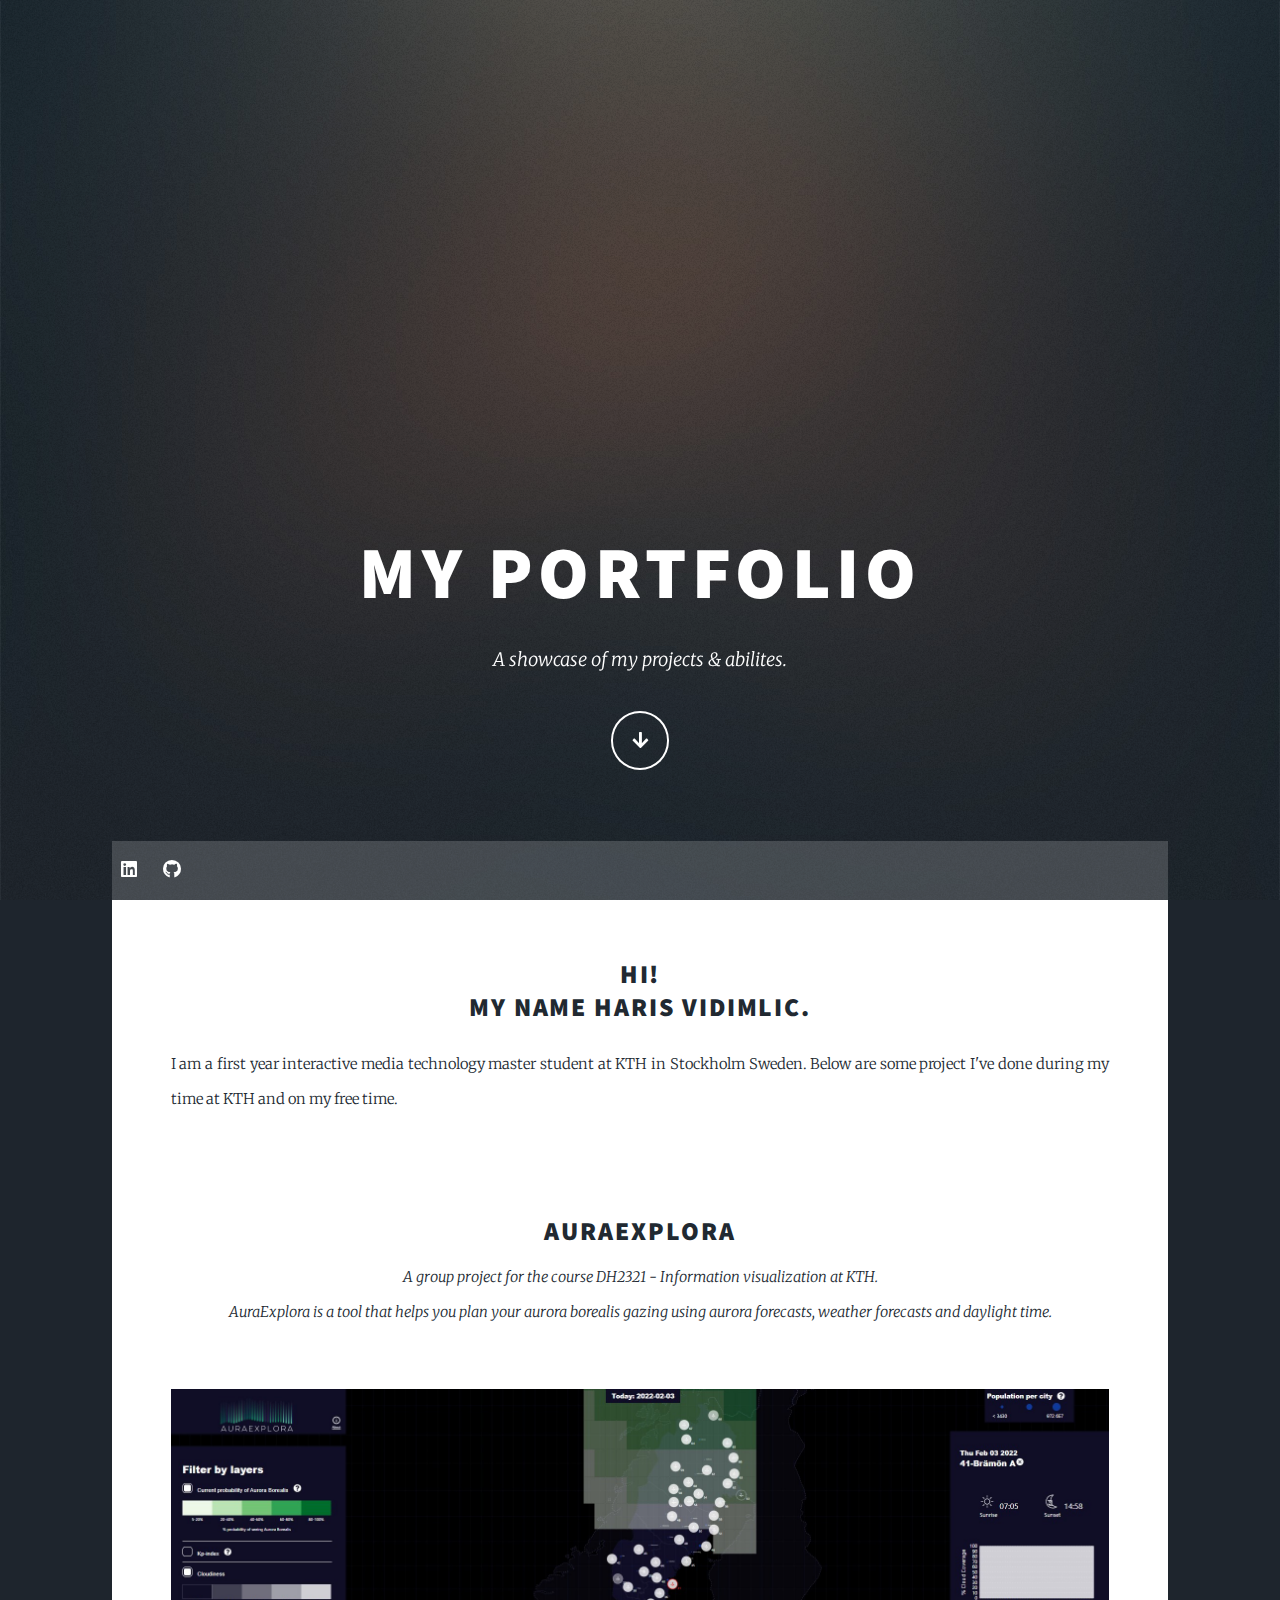
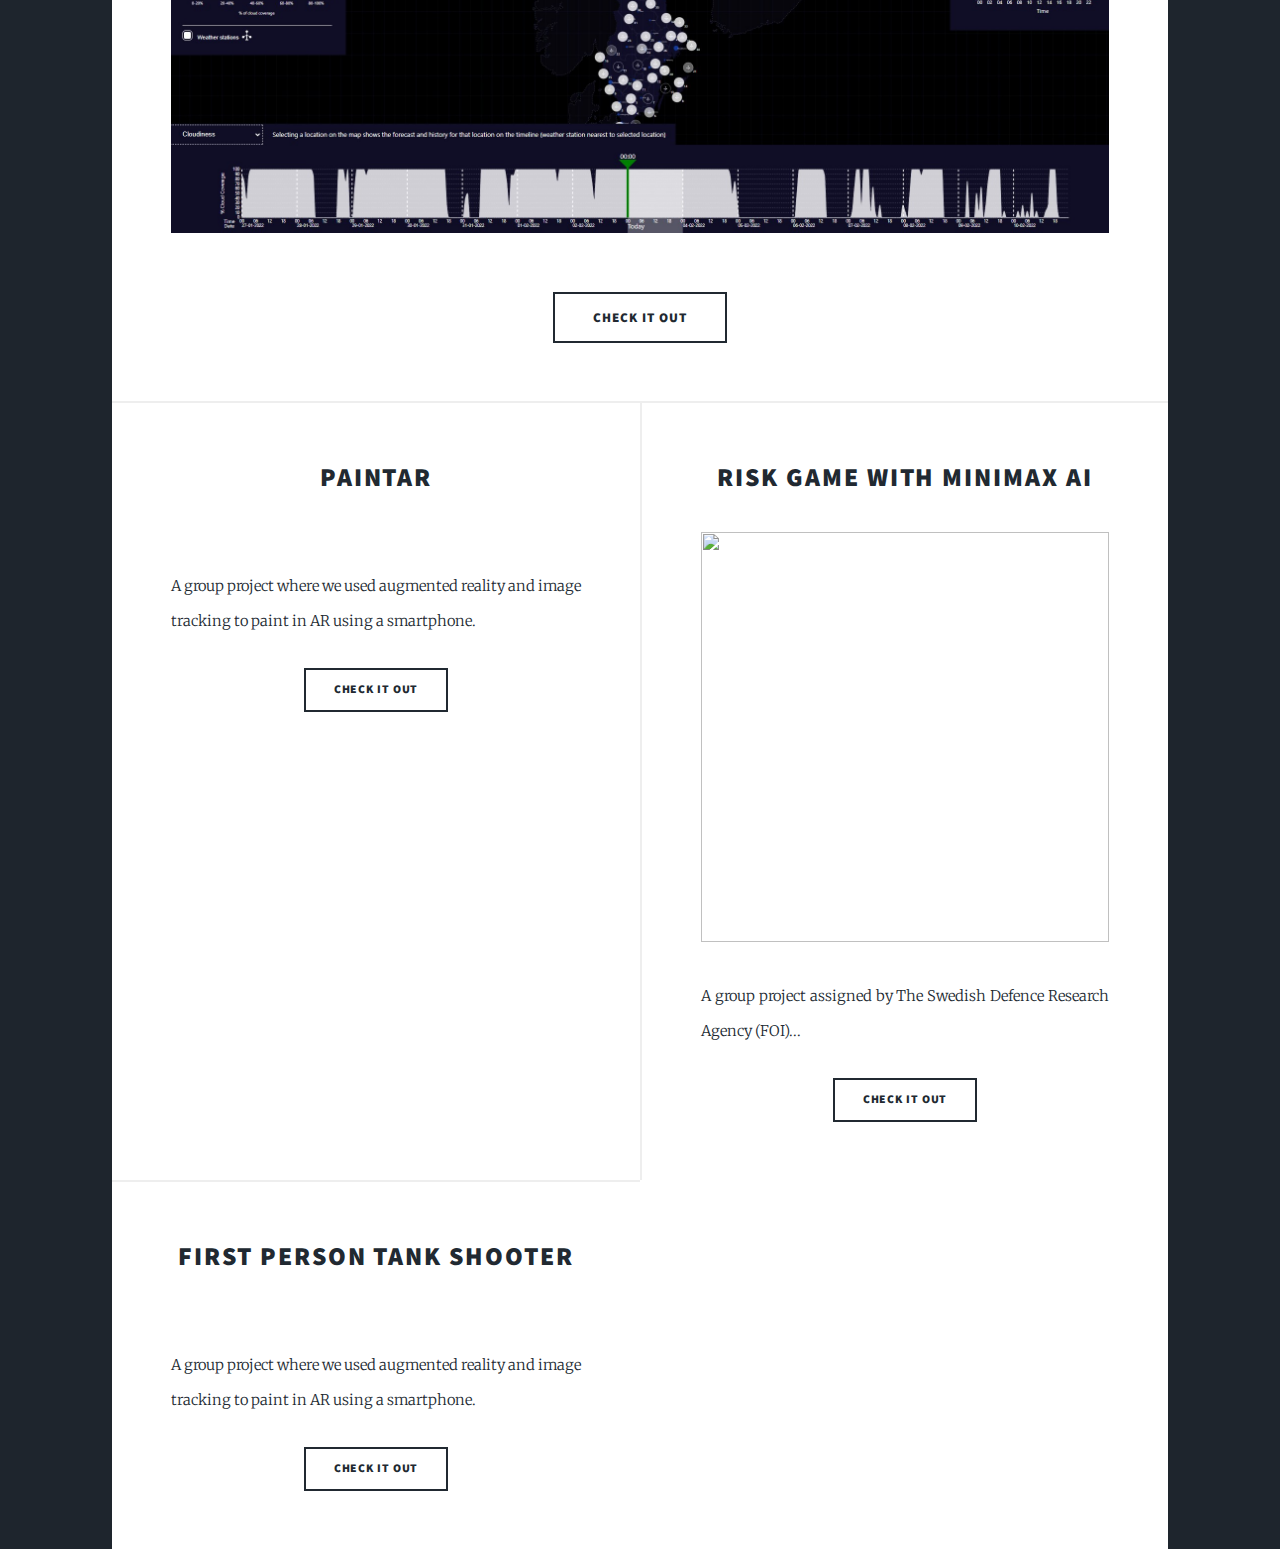
==== commit 96b50293: "Nytt skit" ====
--- a/index.html
+++ b/index.html
@@ -6,7 +6,7 @@
 -->
 <html>
 	<head>
-		<title>Massively by HTML5 UP</title>
+		<title>Haris Vidimlic - Portfolio</title>
 		<meta charset="utf-8" />
 		<meta name="viewport" content="width=device-width, initial-scale=1, user-scalable=no" />
 		<link rel="stylesheet" href="assets/css/main.css" />
@@ -60,7 +60,7 @@
 										<h2><a href="#">AuraExplora<br />
 											
 									</a></h2>
-									<p style="text-align:center;">A group project the course DH2321 - Information visualization at KTH. <br/> AuraExplora is a tool 
+									<p style="text-align:center;">A group project for the course DH2321 - Information visualization at KTH. <br/> AuraExplora is a tool 
 									that helps you plan your aurora borealis gazing using aurora forecasts, weather forecasts and daylight time.  </p>
 									</header>
 								</header>
@@ -78,7 +78,9 @@
 										<h2><a href="#">PaintAR<br />
 									</a></h2>
 									</header>
-									<a href="#" class="image fit"><img src="images/image4.jpg" alt="" /></a>
+									<a href="#" class="image fit"><img src="images/paintar.gif"
+
+										" alt="" /></a>
 									<p>A group project where we used augmented reality and image tracking to paint in AR using a smartphone.
 										 </p>
 									<ul class="actions special">
@@ -88,13 +90,26 @@
 								<article>
 									<header>
 									
-										<h2><a href="#">Project....<br />
+										<h2><a href="#">Risk Game with MiniMax AI<br />
 										</a></h2>
 									</header>
-									<a href="#" class="image fit"><img src="images/pic03.jpg" alt="" /></a>
-									<p></p>
+									<a href="#" class="image fit"><img src="images/risk.jpg" height="410" alt="" /></a>
+									<p> A group project assigned by The Swedish Defence Research Agency (FOI)...</p>
 									<ul class="actions special">
-										<li><a href="#" class="button">Full Story</a></li>
+										<li><a href="https://youtu.be/QMpJ2WumkkE" class="button">Check it out</a></li>
+									</ul>
+								</article>
+								<article>
+									<header>
+									
+										<h2><a href="#">First Person Tank Shooter<br />
+									</a></h2>
+									</header>
+									<a href="#" class="image fit"><img src="images/tankgame.gif" alt="" /></a>
+									<p>A group project where we used augmented reality and image tracking to paint in AR using a smartphone.
+										 </p>
+									<ul class="actions special">
+										<li><a href="https://youtu.be/GWE2nl1K2kA" class="button">Check it out</a></li>
 									</ul>
 								</article>
 						
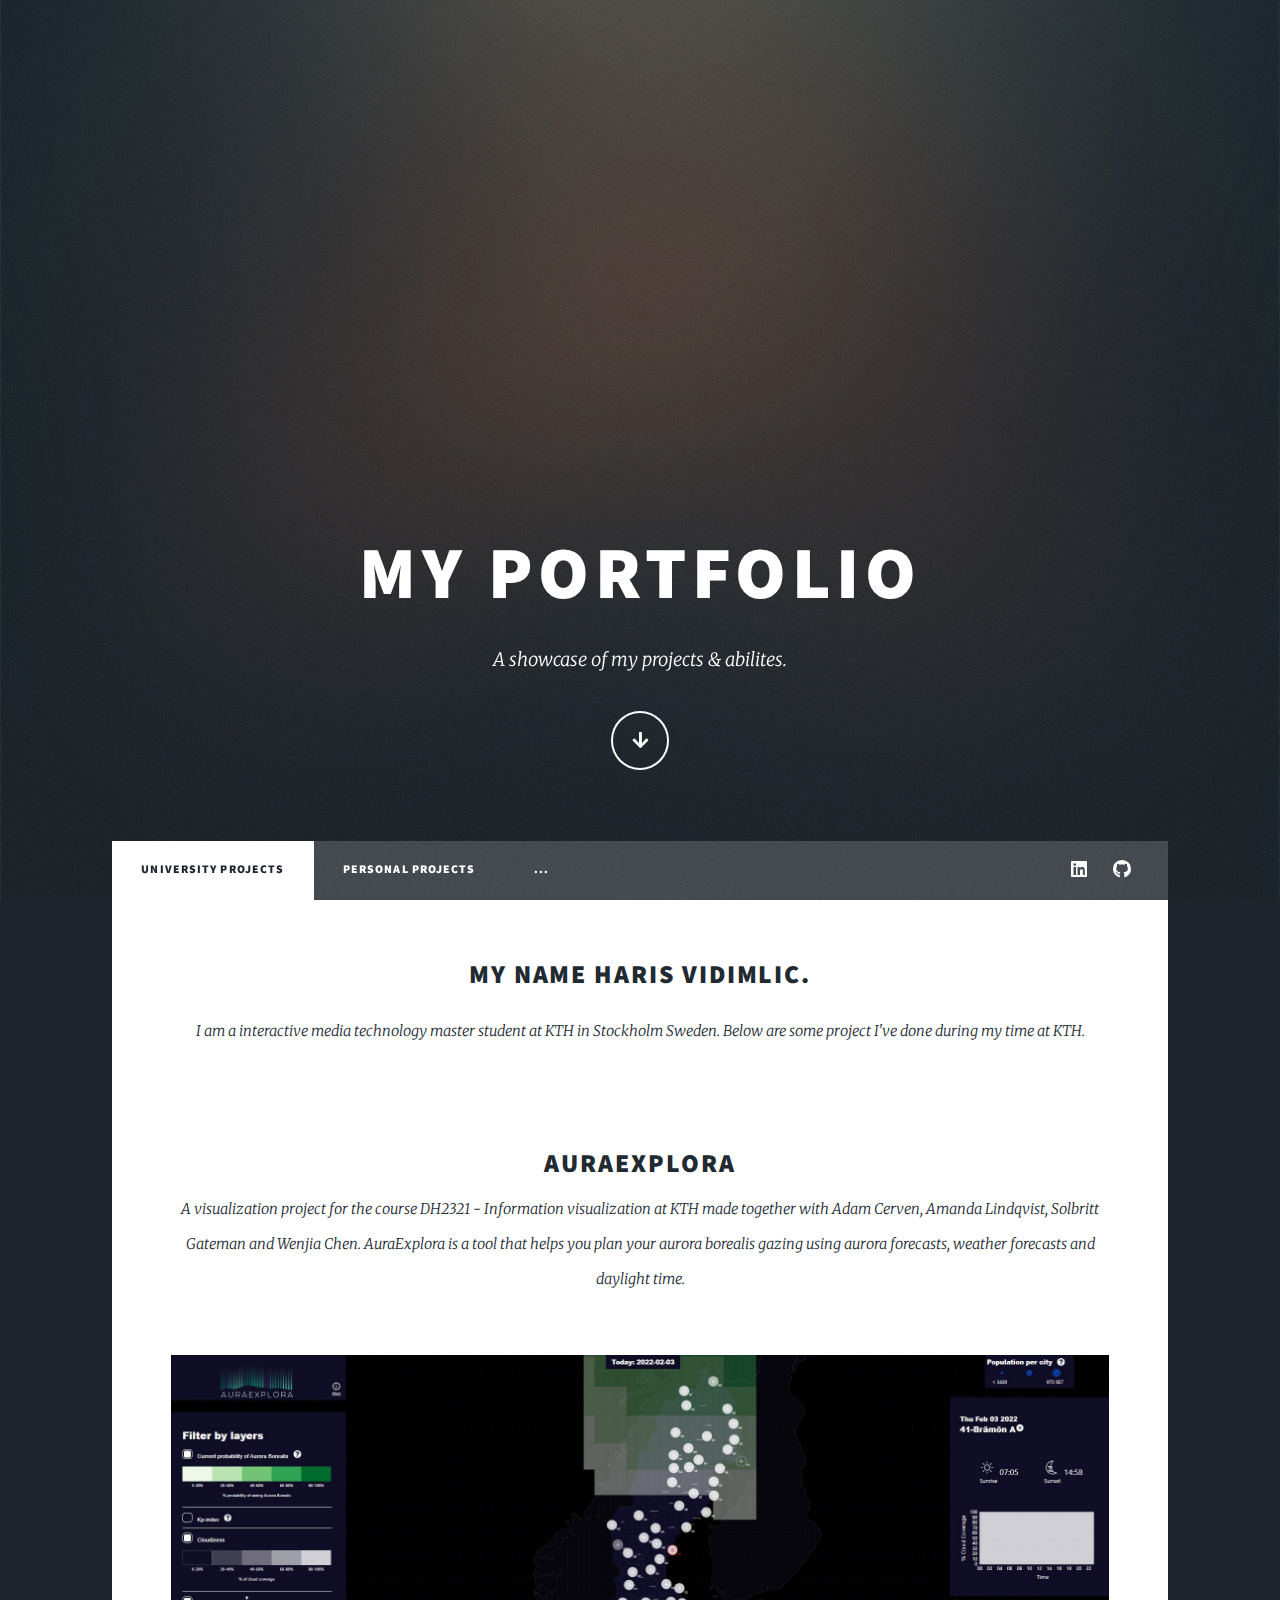
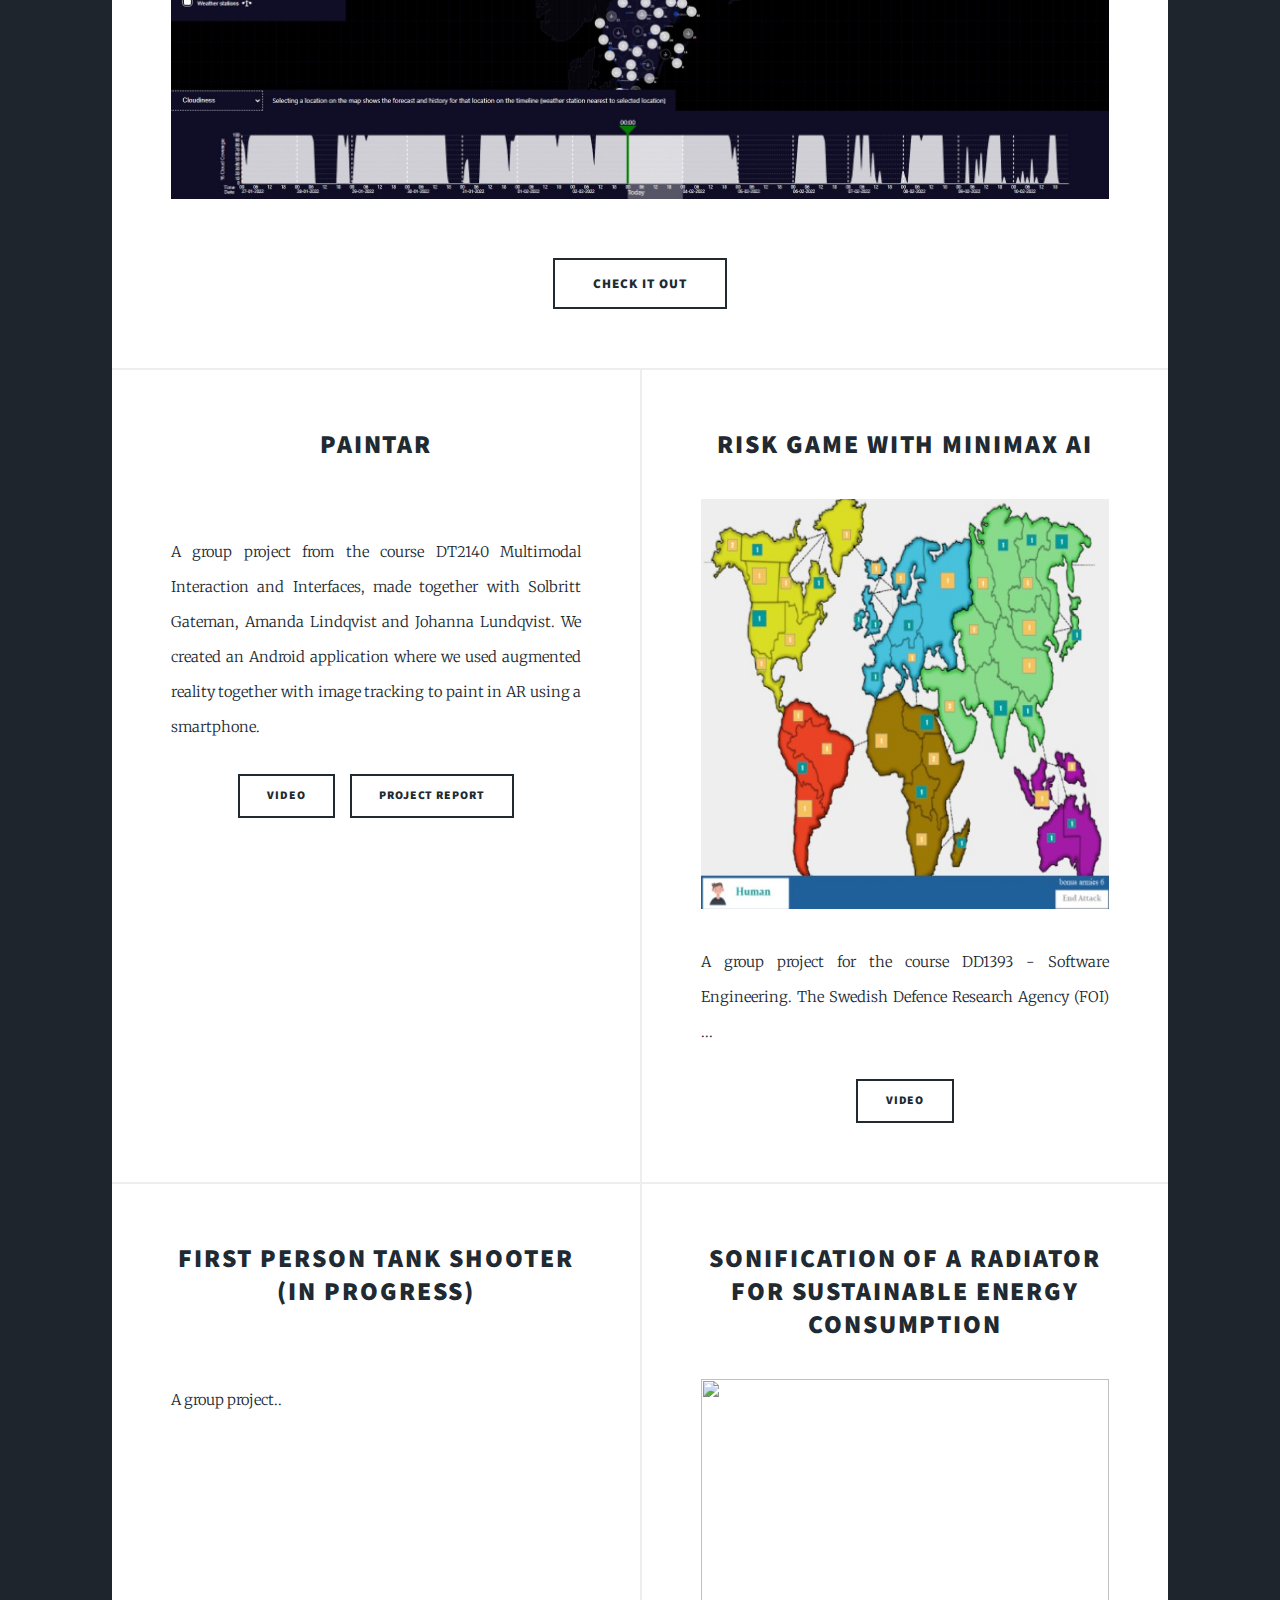
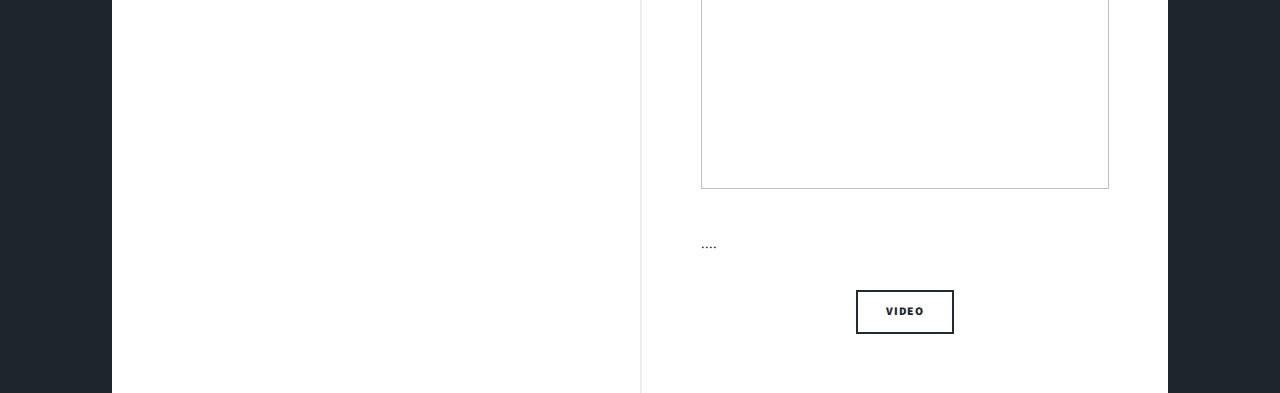
==== commit f7fd07c1: "nytt" ====
--- a/index.html
+++ b/index.html
@@ -28,16 +28,20 @@
 
 				<!-- Header -->
 					<header id="header">
-						<a href="index.html" class="logo">Portfolio</a>
+						<a class="logo">Haris Vidimlic</a>
 					</header>
 
 				<!-- Nav -->
 					<nav id="nav">
-						
+						<ul class="links">
+							<li class="active"><a href="index.html">University Projects</a></li>
+							<li><a href="generic.html">Personal Projects</a></li>
+							<li><a href="elements.html">...</a></li>
+						</ul>
 						<ul class="icons">
 						<!--	<li><a href="#" class="icon brands fa-twitter"><span class="label">Twitter</span></a></li>
 								<li><a href="#" class="icon brands fa-facebook-f"><span class="label">Facebook</span></a></li> -->
-							<li><a href="#" class="icon brands fa-linkedin"><span class="label">LinkedIn</span></a></li>
+							<li><a href="https://www.linkedin.com/in/haris-vidimlic-0491b5134/" target="_blank" class="icon brands fa-linkedin"><span class="label">LinkedIn</span></a></li>
 							<li><a href="#" class="icon brands fa-github"><span class="label">GitHub</span></a></li>
 						</ul>
 					</nav>
@@ -49,24 +53,25 @@
 							<article class="forecast">
 								<header class="major">
 								
-									<h2><a href="#">Hi! <br/> My name haris Vidimlic.
+									<h2> My name haris Vidimlic.
 								</h2>
-									<p>I am a first year interactive media technology master student at KTH in Stockholm Sweden.
-										 Below are some project I've done during my time at KTH and on my free time.<br />
+									<p>I am a interactive media technology master student at KTH in Stockholm Sweden.
+										 Below are some project I've done during my time at KTH.<br />
 									</p>
 								<br/><br/>
 									<header>
 									
-										<h2><a href="#">AuraExplora<br />
+										<h2>AuraExplora<br />
 											
 									</a></h2>
-									<p style="text-align:center;">A group project for the course DH2321 - Information visualization at KTH. <br/> AuraExplora is a tool 
+									<p style="text-align:center;">A visualization project for the course DH2321 - Information visualization at KTH made together with
+										 Adam Cerven, Amanda Lindqvist, Solbritt Gateman and Wenjia Chen. AuraExplora is a tool 
 									that helps you plan your aurora borealis gazing using aurora forecasts, weather forecasts and daylight time.  </p>
 									</header>
 								</header>
-								<a href="#" class="image main"><img src="images/auraexplora.jpg" alt="" /></a>
+								<a  class="image main"><img src="images/auraexplora.jpg" alt="" /></a>
 								<ul class="actions special">
-									<li><a href="https://aura-explora.netlify.app/" class="button large">Check it out</a></li>
+									<li><a href="https://aura-explora.netlify.app/" target="_blank" class="button large">Check it out</a></li>
 								</ul>
 							</article>
 
@@ -75,44 +80,57 @@
 								<article>
 									<header>
 									
-										<h2><a href="#">PaintAR<br />
+										<h2>PaintAR<br />
 									</a></h2>
 									</header>
 									<a href="#" class="image fit"><img src="images/paintar.gif"
 
 										" alt="" /></a>
-									<p>A group project where we used augmented reality and image tracking to paint in AR using a smartphone.
+									<p>A group project from the course DT2140 Multimodal Interaction and Interfaces, made together with Solbritt Gateman, Amanda Lindqvist 
+										 and Johanna Lundqvist. We created an Android application where we used augmented reality together with image tracking to paint in AR using a smartphone.
 										 </p>
 									<ul class="actions special">
-										<li><a href="https://youtu.be/GWE2nl1K2kA" class="button">Check it out</a></li>
+										<li><a href="https://youtu.be/GWE2nl1K2kA" target="_blank" class="button">Video</a></li>
+										<li><a href="Group21Report.pdf"  target="_blank" class="button">Project Report</a></li>
 									</ul>
 								</article>
 								<article>
 									<header>
 									
-										<h2><a href="#">Risk Game with MiniMax AI<br />
+										<h2>Risk Game with MiniMax AI<br />
 										</a></h2>
 									</header>
-									<a href="#" class="image fit"><img src="images/risk.jpg" height="410" alt="" /></a>
-									<p> A group project assigned by The Swedish Defence Research Agency (FOI)...</p>
+									<a class="image fit"><img src="images/risk.jpg" height="410" alt="" /></a>
+									<p> A group project for the course DD1393 - Software Engineering. The Swedish Defence Research Agency (FOI) ... </p>
 									<ul class="actions special">
-										<li><a href="https://youtu.be/QMpJ2WumkkE" class="button">Check it out</a></li>
+										<li><a href="https://youtu.be/QMpJ2WumkkE" class="button">Video</a></li>
 									</ul>
 								</article>
 								<article>
 									<header>
 									
-										<h2><a href="#">First Person Tank Shooter<br />
+										<h2><a href="#">First Person Tank Shooter (In progress)<br />
 									</a></h2>
 									</header>
 									<a href="#" class="image fit"><img src="images/tankgame.gif" alt="" /></a>
-									<p>A group project where we used augmented reality and image tracking to paint in AR using a smartphone.
+									<p>A group project..
 										 </p>
 									<ul class="actions special">
-										<li><a href="https://youtu.be/GWE2nl1K2kA" class="button">Check it out</a></li>
+										<!-- <li><a href="https://youtu.be/GWE2nl1K2kA" class="button">Check it out</a></li> -->
 									</ul>
 								</article>
-						
+								<article>
+									<header>
+									
+										<h2>Sonification of a Radiator for Sustainable Energy Consumption<br />
+										</a></h2>
+									</header>
+									<a class="image fit"><img src="" height="410" alt="" /></a>
+									<p> ....  </p>
+									<ul class="actions special">
+										<li><a href="#" class="button">Video</a></li>
+									</ul>
+								</article>
 							
 						
 							
--- a/assets/css/main.css
+++ b/assets/css/main.css
@@ -1,10 +1,10 @@
 @import url(fontawesome-all.min.css);
 @import url("https://fonts.googleapis.com/css?family=Merriweather:300,700,300italic,700italic|Source+Sans+Pro:900");
 
-/*
-	Massively by HTML5 UP
-	html5up.net | @ajlkn
-	Free for personal and commercial use under the CCA 3.0 license (html5up.net/license)
+/*
+	Massively by HTML5 UP
+	html5up.net | @ajlkn
+	Free for personal and commercial use under the CCA 3.0 license (html5up.net/license)
 */
 
 html, body, div, span, applet, object,
@@ -163,9 +163,9 @@
 		text-decoration: none;
 	}
 
-		a:hover {
+		/* a:hover {
 			border-bottom-color: transparent;
-		}
+		} */
 
 	strong, b {
 		font-weight: 600;
@@ -296,10 +296,10 @@
 		border-bottom-color: rgba(33, 41, 49, 0.5);
 	}
 
-		a:hover {
+		/* a:hover {
 			border-bottom-color: transparent;
 			color: #18bfef !important;
-		}
+		} */
 
 	strong, b {
 		color: #212931;
@@ -3652,10 +3652,10 @@
 			border-bottom-color: rgba(255, 255, 255, 0.5);
 		}
 
-			#nav a:hover {
+			/* #nav a:hover {
 				border-bottom-color: transparent;
 				color: #18bfef !important;
-			}
+			} */
 
 		#nav strong, #nav b {
 			color: #ffffff;
@@ -3716,10 +3716,10 @@
 					padding: 0 2rem;
 				}
 
-					#nav ul.links li a:hover {
+					/* #nav ul.links li a:hover {
 						color: inherit !important;
 						background-color: rgba(255, 255, 255, 0.1);
-					}
+					} */
 
 				#nav ul.links li.active {
 					background-color: #ffffff;
@@ -3972,10 +3972,10 @@
 			border-bottom-color: rgba(113, 121, 129, 0.5);
 		}
 
-			#footer a:hover {
+			/* #footer a:hover {
 				border-bottom-color: transparent;
 				color: #18bfef !important;
-			}
+			} */
 
 		#footer strong, #footer b {
 			color: #717981;
@@ -4012,14 +4012,14 @@
 			color: #717981 !important;
 		}
 
-			#footer input[type="submit"]:hover,
+			/* #footer input[type="submit"]:hover,
 			#footer input[type="reset"]:hover,
 			#footer input[type="button"]:hover,
 			#footer button:hover,
 			#footer .button:hover {
 				box-shadow: inset 0 0 0 2px #18bfef;
 				color: #18bfef !important;
-			}
+			} */
 
 			#footer input[type="submit"].primary,
 			#footer input[type="reset"].primary,
@@ -4031,13 +4031,13 @@
 				color: #f5f5f5 !important;
 			}
 
-				#footer input[type="submit"].primary:hover,
+				/* #footer input[type="submit"].primary:hover,
 				#footer input[type="reset"].primary:hover,
 				#footer input[type="button"].primary:hover,
 				#footer button.primary:hover,
 				#footer .button.primary:hover {
 					background-color: #18bfef;
-				}
+				} */
 
 		#footer label {
 			color: #717981;
@@ -4118,17 +4118,17 @@
 			border-top-color: #e2e2e2;
 		}
 
-		#footer ul.icons li a.icon:hover:before {
+		/* #footer ul.icons li a.icon:hover:before {
 			color: #18bfef;
-		}
+		} */
 
 		#footer ul.icons.alt li .icon:before {
 			box-shadow: inset 0 0 0 2px #e2e2e2;
 		}
 
-		#footer ul.icons.alt li a.icon:hover:before {
+		/* #footer ul.icons.alt li a.icon:hover:before {
 			box-shadow: inset 0 0 0 2px #18bfef;
-		}
+		} */
 
 		#footer header.major .date:before, #footer header.major .date:after {
 			border-top-color: #e2e2e2;
@@ -4166,16 +4166,16 @@
 			color: #717981 !important;
 		}
 
-			#footer .pagination a:hover {
+			/* #footer .pagination a:hover {
 				color: #18bfef !important;
 				border-color: #18bfef;
 				z-index: 1;
-			}
-
-				#footer .pagination a:hover + a,
+			} */
+
+				/* #footer .pagination a:hover + a,
 				#footer .pagination a:hover + span {
 					border-left-color: #18bfef;
-				}
+				} */
 
 			#footer .pagination a.active {
 				background-color: #e2e2e2;
@@ -4409,10 +4409,10 @@
 			border-bottom-color: rgba(255, 255, 255, 0.5);
 		}
 
-			#copyright a:hover {
+			/* #copyright a:hover {
 				border-bottom-color: transparent;
 				color: #18bfef !important;
-			}
+			} */
 
 		#copyright strong, #copyright b {
 			color: #ffffff;
@@ -4530,9 +4530,9 @@
 			color: #212931;
 		}
 
-			#navPanelToggle.alt:hover {
+			/* #navPanelToggle.alt:hover {
 				background-color: #ffffff;
-			}
+			} */
 
 		@media screen and (max-width: 980px) {
 
@@ -4642,9 +4642,9 @@
 				font-size: 1.25rem;
 			}
 
-			#navPanel .close:hover {
+			/* #navPanel .close:hover {
 				color: #212931;
-			}
+			} */
 
 			@media screen and (max-width: 736px) {
 
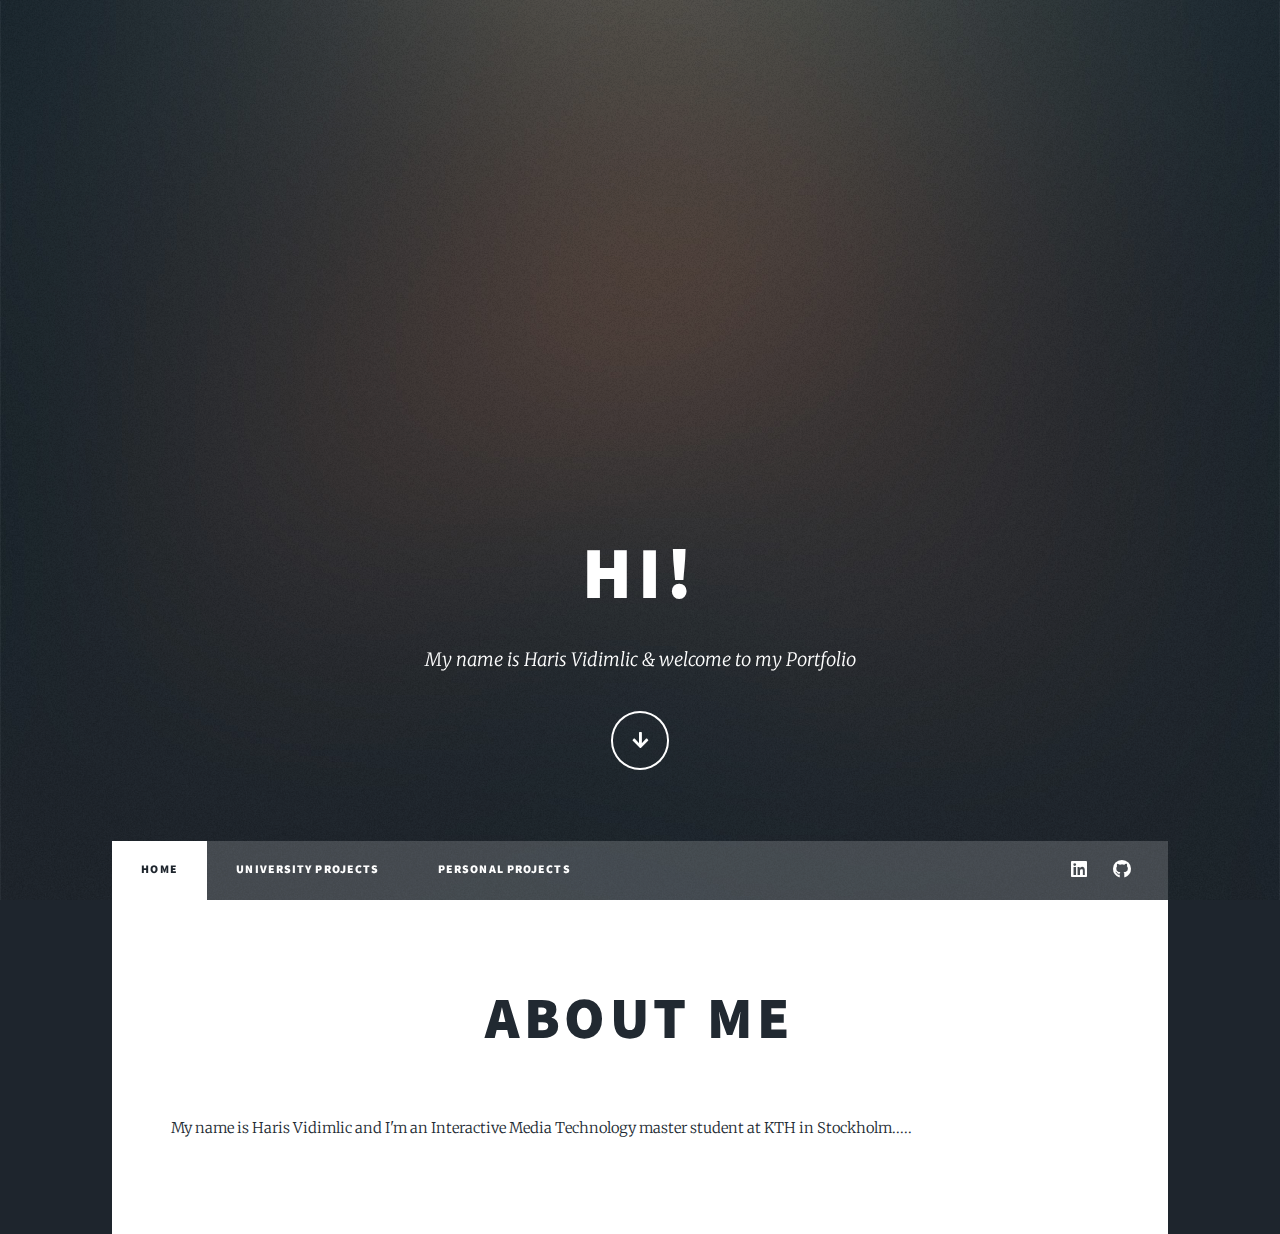
==== commit c3761913: "rw" ====
--- a/index.html
+++ b/index.html
@@ -15,32 +15,28 @@
 	<body class="is-preload">
 
 		<!-- Wrapper -->
-			<div id="wrapper" class="fade-in">
-
-				<!-- Intro -->
-					<div id="intro">
-						<h1>My Portfolio</h1>
-						<p>A showcase of my projects & abilites.</p>
-						<ul class="actions">
-							<li><a href="#header" class="button icon solid solo fa-arrow-down scrolly">Continue</a></li>
-						</ul>
-					</div>
-
+			<div id="wrapper">
+				<div id="intro">
+					<h1>Hi!</h1>
+					<p>My name is Haris Vidimlic & welcome to my Portfolio</p>
+					<ul class="actions">
+						<li><a href="#header" class="button icon solid solo fa-arrow-down scrolly">Continue</a></li>
+					</ul>
+				</div>
 				<!-- Header -->
 					<header id="header">
-						<a class="logo">Haris Vidimlic</a>
+						<a  class="logo">Haris Vidimlic</a>
 					</header>
 
 				<!-- Nav -->
 					<nav id="nav">
 						<ul class="links">
-							<li class="active"><a href="index.html">University Projects</a></li>
-							<li><a href="generic.html">Personal Projects</a></li>
-							<li><a href="elements.html">...</a></li>
+							<li class="active"><a href="index.html">Home</a></li>
+							<li><a href="university.html">University Projects</a></li>
+							<li><a href="personal.html">Personal Projects</a></li>
+							
 						</ul>
 						<ul class="icons">
-						<!--	<li><a href="#" class="icon brands fa-twitter"><span class="label">Twitter</span></a></li>
-								<li><a href="#" class="icon brands fa-facebook-f"><span class="label">Facebook</span></a></li> -->
 							<li><a href="https://www.linkedin.com/in/haris-vidimlic-0491b5134/" target="_blank" class="icon brands fa-linkedin"><span class="label">LinkedIn</span></a></li>
 							<li><a href="#" class="icon brands fa-github"><span class="label">GitHub</span></a></li>
 						</ul>
@@ -49,132 +45,126 @@
 				<!-- Main -->
 					<div id="main">
 
-						<!-- Featured Post -->
-							<article class="forecast">
+						<!-- Post -->
+							<section class="post">
 								<header class="major">
+									<h1>About me
+									</h1>
+								</header>
+
+								<!-- Text stuff -->
+									<h2></h2>
+									 <p>My name is Haris Vidimlic and I'm an Interactive Media Technology master student at KTH in Stockholm..... <!-- Sweden <b>bold</b> and this is <strong>strong</strong>. This is <i>italic</i> and this is <em>emphasized</em>.
+									This is <sup>superscript</sup> text and this is <sub>subscript</sub> text.
+									This is <u>underlined</u> and this is code: <code>for (;;) { ... }</code>.
+									Finally, this is a <a href="#">link</a>.</p> -->
+									<!-- <hr />
+									<h2>Heading Level 2</h2>
+									<h3>Heading Level 3</h3>
+									<h4>Heading Level 4</h4>
+									<h5>Heading Level 5</h5>
+									<h6>Heading Level 6</h6>
+									<hr />
+									<header>
+										<h2>Heading with a Subtitle</h2>
+										<p>Lorem ipsum dolor sit amet nullam id egestas urna aliquam</p>
+									</header>
+									<p>Nunc lacinia ante nunc ac lobortis. Interdum adipiscing gravida odio porttitor sem non mi integer non faucibus ornare mi ut ante amet placerat aliquet. Volutpat eu sed ante lacinia sapien lorem accumsan varius montes viverra nibh in adipiscing blandit tempus accumsan.</p>
+									<header>
+										<h3>Heading with a Subtitle</h3>
+										<p>Lorem ipsum dolor sit amet nullam id egestas urna aliquam</p>
+									</header>
+									<p>Nunc lacinia ante nunc ac lobortis. Interdum adipiscing gravida odio porttitor sem non mi integer non faucibus ornare mi ut ante amet placerat aliquet. Volutpat eu sed ante lacinia sapien lorem accumsan varius montes viverra nibh in adipiscing blandit tempus accumsan.</p>
+									<header>
+										<h4>Heading with a Subtitle</h4>
+										<p>Lorem ipsum dolor sit amet nullam id egestas urna aliquam</p>
+									</header>
+									<p>Nunc lacinia ante nunc ac lobortis. Interdum adipiscing gravida odio porttitor sem non mi integer non faucibus ornare mi ut ante amet placerat aliquet. Volutpat eu sed ante lacinia sapien lorem accumsan varius montes viverra nibh in adipiscing blandit tempus accumsan.</p>
+
+									<hr /> -->
+
+								<!-- Lists -->
+									<!-- <h2>Lists</h2>
+									<div class="row">
+										<div class="col-6 col-12-small">
+
+											<h3>Unordered</h3>
+											<ul>
+												<li>Dolor pulvinar etiam.</li>
+												<li>Sagittis lorem eleifend.</li>
+												<li>Felis feugiat dolore viverra.</li>
+												<li>Dolor pulvinar etiam.</li>
+											</ul>
+
+											<h3>Alternate</h3>
+											<ul class="alt">
+												<li>Dolor pulvinar etiam etiam.</li>
+												<li>Sagittis adipiscing eleifend.</li>
+												<li>Felis enim dolore viverra.</li>
+												<li>Dolor pulvinar etiam etiam.</li>
+											</ul> -->
+
 								
-									<h2> My name haris Vidimlic.
-								</h2>
-									<p>I am a interactive media technology master student at KTH in Stockholm Sweden.
-										 Below are some project I've done during my time at KTH.<br />
-									</p>
-								<br/><br/>
-									<header>
+										
 									
-										<h2>AuraExplora<br />
-											
-									</a></h2>
-									<p style="text-align:center;">A visualization project for the course DH2321 - Information visualization at KTH made together with
-										 Adam Cerven, Amanda Lindqvist, Solbritt Gateman and Wenjia Chen. AuraExplora is a tool 
-									that helps you plan your aurora borealis gazing using aurora forecasts, weather forecasts and daylight time.  </p>
-									</header>
-								</header>
-								<a  class="image main"><img src="images/auraexplora.jpg" alt="" /></a>
-								<ul class="actions special">
-									<li><a href="https://aura-explora.netlify.app/" target="_blank" class="button large">Check it out</a></li>
-								</ul>
-							</article>
 
-						<!-- Posts -->
-							<section class="posts">
-								<article>
-									<header>
 									
-										<h2>PaintAR<br />
-									</a></h2>
-									</header>
-									<a href="#" class="image fit"><img src="images/paintar.gif"
+									<!-- </div>
+									<h3>Definition</h3>
+									<dl>
+										<dt>Item 1</dt>
+										<dd>
+											<p>Lorem ipsum dolor vestibulum ante ipsum primis in faucibus vestibulum. Blandit adipiscing eu felis iaculis volutpat ac adipiscing accumsan eu faucibus. Integer ac pellentesque praesent.</p>
+										</dd>
+										<dt>Item 2</dt>
+										<dd>
+											<p>Lorem ipsum dolor vestibulum ante ipsum primis in faucibus vestibulum. Blandit adipiscing eu felis iaculis volutpat ac adipiscing accumsan eu faucibus. Integer ac pellentesque praesent.</p>
+										</dd>
+										<dt>Item 3</dt>
+										<dd>
+											<p>Lorem ipsum dolor vestibulum ante ipsum primis in faucibus vestibulum. Blandit adipiscing eu felis iaculis volutpat ac adipiscing accumsan eu faucibus. Integer ac pellentesque praesent.</p>
+										</dd>
+									</dl> -->
 
-										" alt="" /></a>
-									<p>A group project from the course DT2140 Multimodal Interaction and Interfaces, made together with Solbritt Gateman, Amanda Lindqvist 
-										 and Johanna Lundqvist. We created an Android application where we used augmented reality together with image tracking to paint in AR using a smartphone.
-										 </p>
-									<ul class="actions special">
-										<li><a href="https://youtu.be/GWE2nl1K2kA" target="_blank" class="button">Video</a></li>
-										<li><a href="Group21Report.pdf"  target="_blank" class="button">Project Report</a></li>
-									</ul>
-								</article>
-								<article>
-									<header>
 									
-										<h2>Risk Game with MiniMax AI<br />
-										</a></h2>
-									</header>
-									<a class="image fit"><img src="images/risk.jpg" height="410" alt="" /></a>
-									<p> A group project for the course DD1393 - Software Engineering. The Swedish Defence Research Agency (FOI) ... </p>
-									<ul class="actions special">
-										<li><a href="https://youtu.be/QMpJ2WumkkE" class="button">Video</a></li>
-									</ul>
-								</article>
-								<article>
-									<header>
-									
-										<h2><a href="#">First Person Tank Shooter (In progress)<br />
-									</a></h2>
-									</header>
-									<a href="#" class="image fit"><img src="images/tankgame.gif" alt="" /></a>
-									<p>A group project..
-										 </p>
-									<ul class="actions special">
-										<!-- <li><a href="https://youtu.be/GWE2nl1K2kA" class="button">Check it out</a></li> -->
-									</ul>
-								</article>
-								<article>
-									<header>
-									
-										<h2>Sonification of a Radiator for Sustainable Energy Consumption<br />
-										</a></h2>
-									</header>
-									<a class="image fit"><img src="" height="410" alt="" /></a>
-									<p> ....  </p>
-									<ul class="actions special">
-										<li><a href="#" class="button">Video</a></li>
-									</ul>
-								</article>
 							
-						
+
+
 							
-							</section>
 
-					
-					</div>
+								<!-- Image -->
+									<!-- <h2>Image</h2>
 
-				<!-- Footer
-					<footer id="footer">
-						<section>
+									<h3>Fit</h3>
+									<span class="image fit"><img src="images/pic01.jpg" alt="" /></span>
+									<div class="box alt">
+										<div class="row gtr-50 gtr-uniform">
+											<div class="col-4"><span class="image fit"><img src="images/pic02.jpg" alt="" /></span></div>
+											<div class="col-4"><span class="image fit"><img src="images/pic03.jpg" alt="" /></span></div>
+											<div class="col-4"><span class="image fit"><img src="images/pic04.jpg" alt="" /></span></div> -->
+											<!-- Break -->
+											<!-- <div class="col-4"><span class="image fit"><img src="images/pic04.jpg" alt="" /></span></div>
+											<div class="col-4"><span class="image fit"><img src="images/pic02.jpg" alt="" /></span></div>
+											<div class="col-4"><span class="image fit"><img src="images/pic03.jpg" alt="" /></span></div> -->
+											<!-- Break -->
+											<!-- <div class="col-4"><span class="image fit"><img src="images/pic03.jpg" alt="" /></span></div>
+											<div class="col-4"><span class="image fit"><img src="images/pic04.jpg" alt="" /></span></div>
+											<div class="col-4"><span class="image fit"><img src="images/pic02.jpg" alt="" /></span></div>
+										</div>
+									</div>
+
+									<h3>Left &amp; Right</h3>
+									<p><span class="image left"><img src="images/pic08.jpg" alt="" /></span>Lorem ipsum dolor sit accumsan interdum nisi, quis tincidunt felis sagittis eget. tempus euismod. Vestibulum ante ipsum primis in faucibus vestibulum. Blandit adipiscing eu felis iaculis volutpat ac adipiscing accumsan eu faucibus. Integer ac pellentesque praesent tincidunt felis sagittis eget. tempus euismod. Vestibulum ante ipsum primis sagittis eget. tempus euismod. Vestibulum ante ipsum primis in faucibus vestibulum. Blandit adipiscing eu felis iaculis volutpat ac adipiscing accumsan eu faucibus. Integer ac pellentesque praesent tincidunt felis sagittis eget. tempus euismod. Vestibulum ante ipsum primis in faucibus vestibulum. Blandit adipiscing eu felis iaculis volutpat ac adipiscing accumsan eu faucibus. Integer ac pellentesque praesent. Vestibulum ante ipsum primis in faucibus magna blandit adipiscing eu felis iaculis.</p>
+									<p><span class="image right"><img src="images/pic09.jpg" alt="" /></span>Lorem ipsum dolor sit accumsan interdum nisi, quis tincidunt felis sagittis eget. tempus euismod. Vestibulum ante ipsum primis in faucibus vestibulum. Blandit adipiscing eu felis iaculis volutpat ac adipiscing accumsan eu faucibus. Integer ac pellentesque praesent tincidunt felis sagittis eget. tempus euismod. Vestibulum ante ipsum primis sagittis eget. tempus euismod. Vestibulum ante ipsum primis in faucibus vestibulum. Blandit adipiscing eu felis iaculis volutpat ac adipiscing accumsan eu faucibus. Integer ac pellentesque praesent tincidunt felis sagittis eget. tempus euismod. Vestibulum ante ipsum primis in faucibus vestibulum. Blandit adipiscing eu felis iaculis volutpat ac adipiscing accumsan eu faucibus. Integer ac pellentesque praesent. Vestibulum ante ipsum primis in faucibus magna blandit adipiscing eu felis iaculis.</p>
+
+									<hr /> -->
+
 							
-						<section class="split contact">
-							<section class="alt">
-								<h3>Address</h3>
-								<p>1234 Somewhere Road #87257<br />
-								Nashville, TN 00000-0000</p>
-							</section>
-							<section>
-								<h3>Phone</h3>
-								<p><a href="#">(000) 000-0000</a></p>
-							</section>
-							<section>
-								<h3>Email</h3>
-								<p><a href="#">info@untitled.tld</a></p>
-							</section>
-							<section>
-								<h3>Social</h3>
-								<ul class="icons alt">
-									<li><a href="#" class="icon brands alt fa-twitter"><span class="label">Twitter</span></a></li>
-									<li><a href="#" class="icon brands alt fa-facebook-f"><span class="label">Facebook</span></a></li>
-									<li><a href="#" class="icon brands alt fa-instagram"><span class="label">Instagram</span></a></li>
-									<li><a href="#" class="icon brands alt fa-github"><span class="label">GitHub</span></a></li>
-								</ul>
-							</section>
-						</section>
-					</footer>
-				-->
-				<!-- Copyright
-					<div id="copyright">
-						<ul><li>&copy; Untitled</li><li>Design: <a href="https://html5up.net">HTML5 UP</a></li></ul>
-					</div> -->
 
-			</div>
+
+
+
+
 
 		<!-- Scripts -->
 			<script src="assets/js/jquery.min.js"></script>
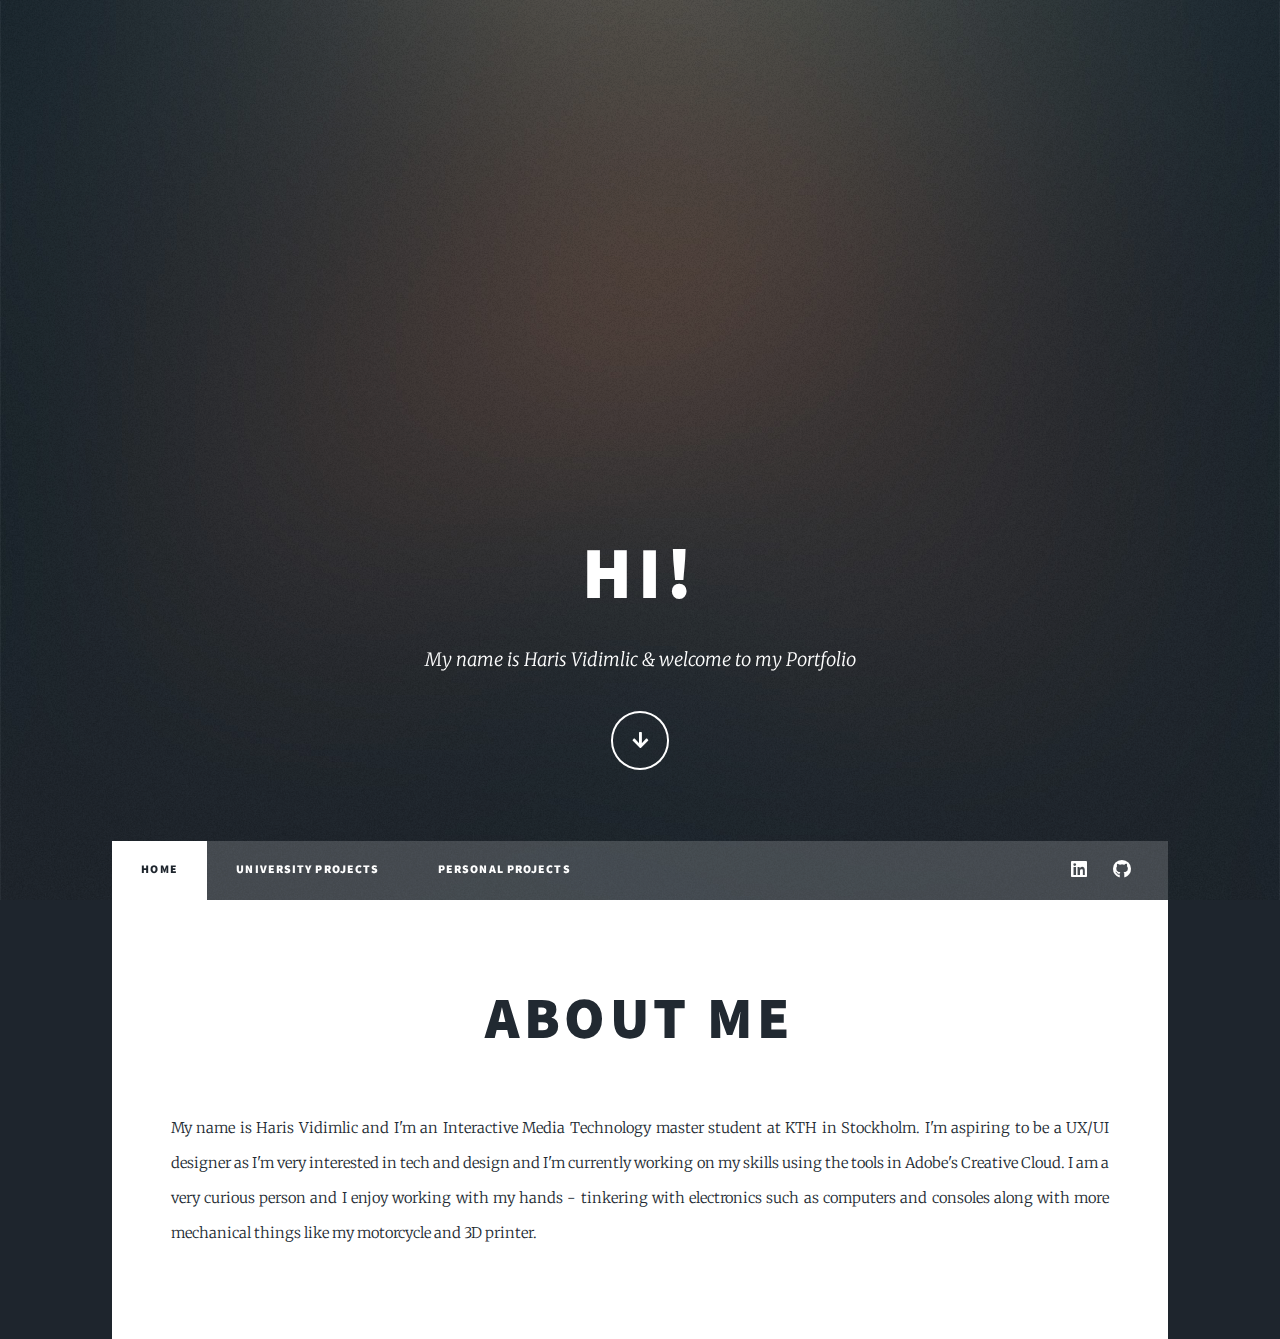
==== commit 6ef6b5ae: "nytt" ====
--- a/index.html
+++ b/index.html
@@ -54,7 +54,11 @@
 
 								<!-- Text stuff -->
 									<h2></h2>
-									 <p>My name is Haris Vidimlic and I'm an Interactive Media Technology master student at KTH in Stockholm..... <!-- Sweden <b>bold</b> and this is <strong>strong</strong>. This is <i>italic</i> and this is <em>emphasized</em>.
+									 <p>My name is Haris Vidimlic and I'm an Interactive Media Technology master student at KTH in Stockholm. I'm aspiring to be a UX/UI designer as I'm very interested in tech and design and I'm currently
+										 working on my skills using the tools in Adobe's Creative Cloud. 
+										 
+										 I am a very curious person and I enjoy working with my hands - tinkering with electronics such as computers and consoles along with more mechanical things like my motorcycle and 3D printer.
+										 <!-- Sweden <b>bold</b> and this is <strong>strong</strong>. This is <i>italic</i> and this is <em>emphasized</em>.
 									This is <sup>superscript</sup> text and this is <sub>subscript</sub> text.
 									This is <u>underlined</u> and this is code: <code>for (;;) { ... }</code>.
 									Finally, this is a <a href="#">link</a>.</p> -->
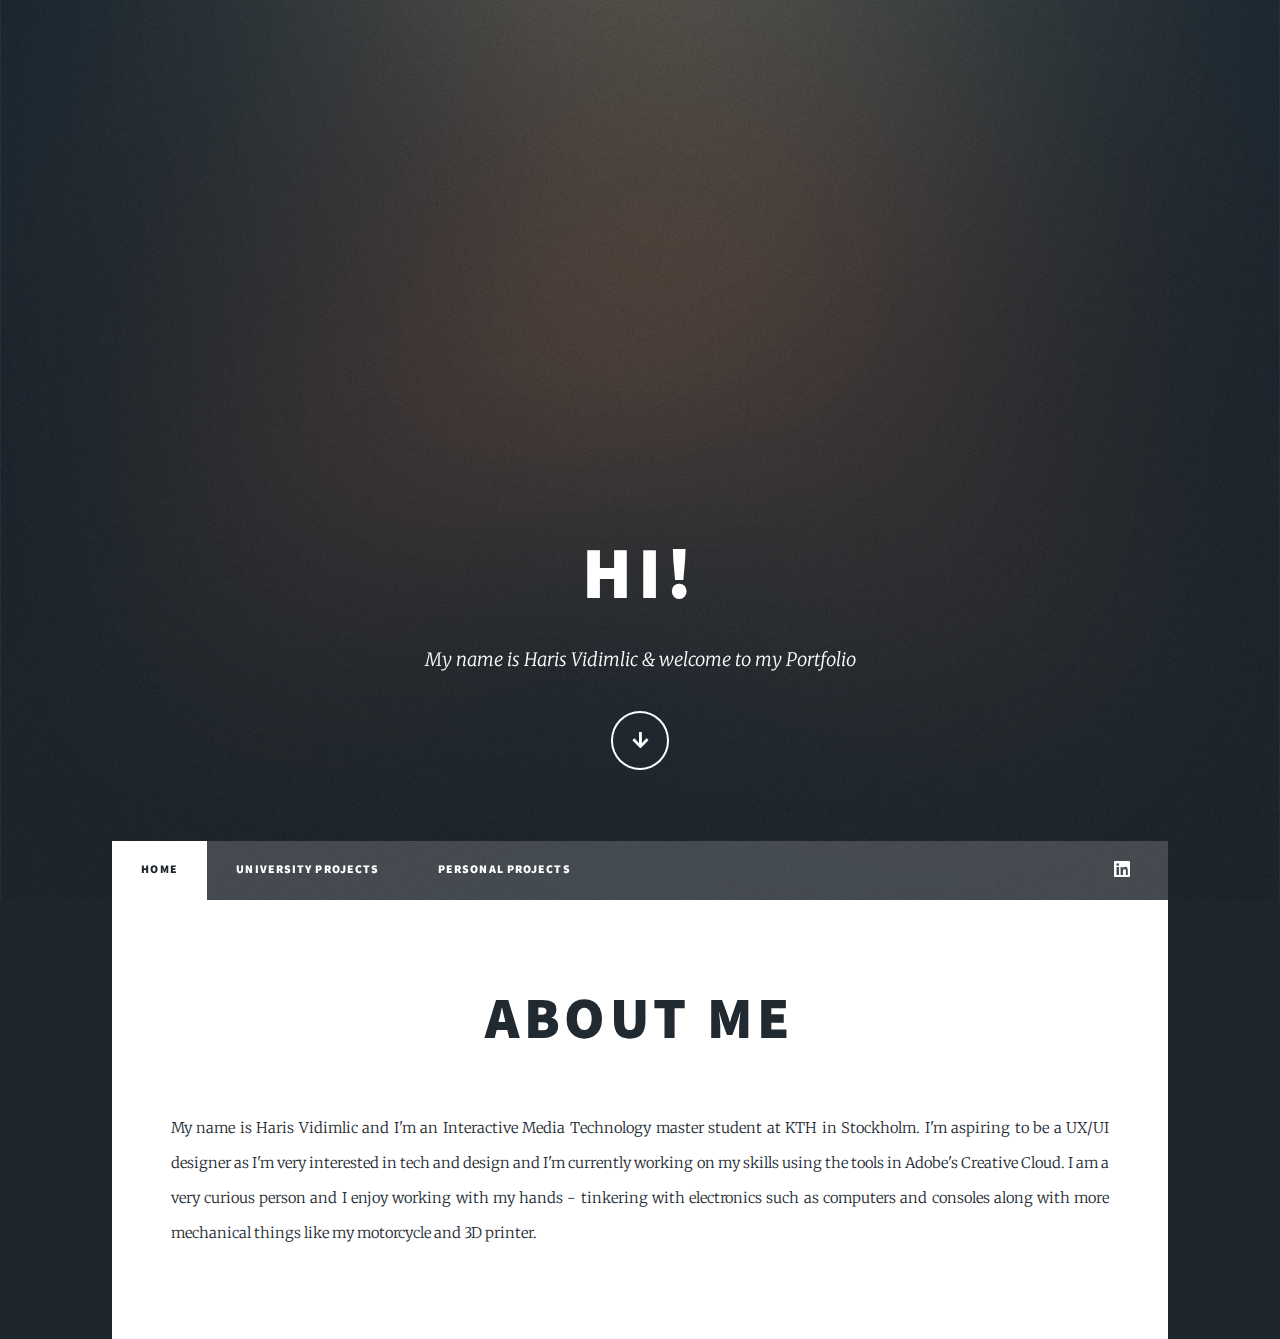
==== commit 79e50822: "fix" ====
--- a/index.html
+++ b/index.html
@@ -38,7 +38,7 @@
 						</ul>
 						<ul class="icons">
 							<li><a href="https://www.linkedin.com/in/haris-vidimlic-0491b5134/" target="_blank" class="icon brands fa-linkedin"><span class="label">LinkedIn</span></a></li>
-							<li><a href="#" class="icon brands fa-github"><span class="label">GitHub</span></a></li>
+							<!-- <li><a href="#" class="icon brands fa-github"><span class="label">GitHub</span></a></li-->
 						</ul>
 					</nav>
 
@@ -57,7 +57,8 @@
 									 <p>My name is Haris Vidimlic and I'm an Interactive Media Technology master student at KTH in Stockholm. I'm aspiring to be a UX/UI designer as I'm very interested in tech and design and I'm currently
 										 working on my skills using the tools in Adobe's Creative Cloud. 
 										 
-										 I am a very curious person and I enjoy working with my hands - tinkering with electronics such as computers and consoles along with more mechanical things like my motorcycle and 3D printer.
+										 I am a very curious person and I enjoy working with my hands - tinkering with electronics such as computers and consoles along with more mechanical things like my motorcycle
+										  and 3D printer.
 										 <!-- Sweden <b>bold</b> and this is <strong>strong</strong>. This is <i>italic</i> and this is <em>emphasized</em>.
 									This is <sup>superscript</sup> text and this is <sub>subscript</sub> text.
 									This is <u>underlined</u> and this is code: <code>for (;;) { ... }</code>.
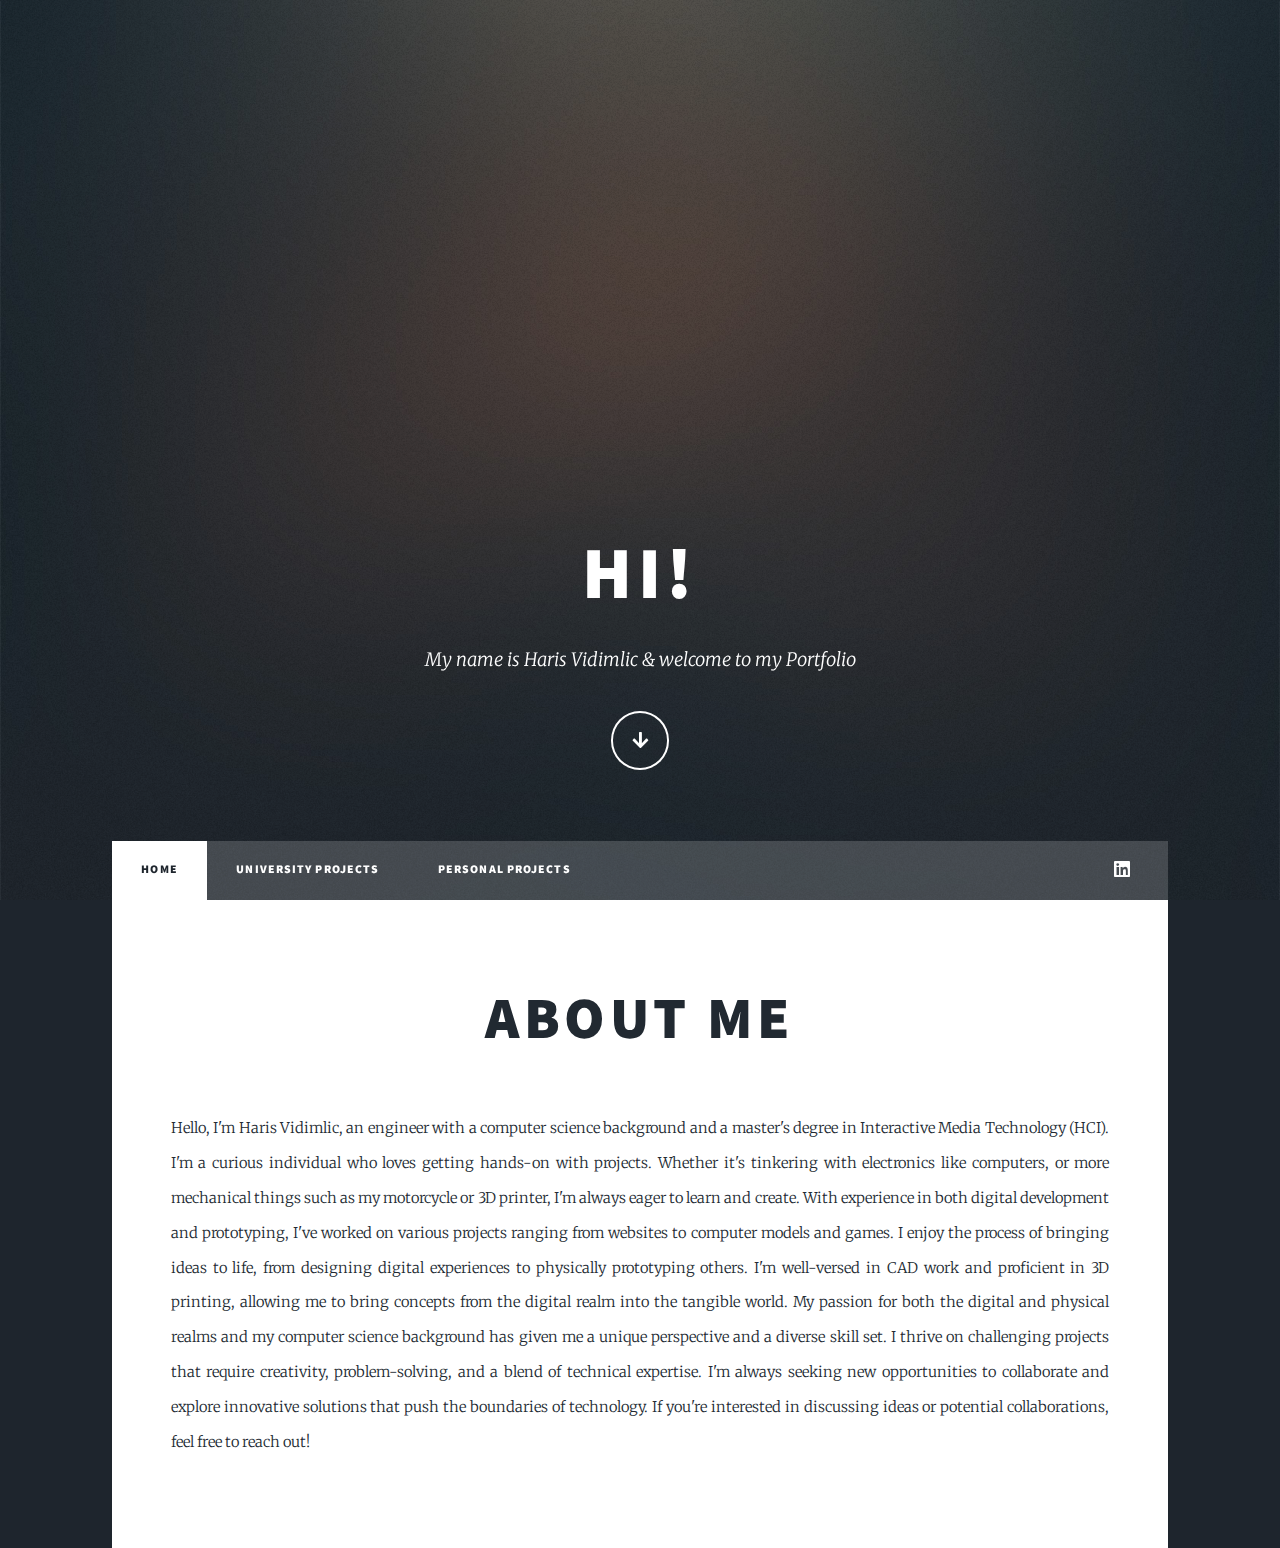
==== commit 1ef09ecf: "nytt" ====
--- a/index.html
+++ b/index.html
@@ -54,11 +54,13 @@
 
 								<!-- Text stuff -->
 									<h2></h2>
-									 <p>My name is Haris Vidimlic and I'm an Interactive Media Technology master student at KTH in Stockholm. I'm aspiring to be a UX/UI designer as I'm very interested in tech and design and I'm currently
-										 working on my skills using the tools in Adobe's Creative Cloud. 
-										 
-										 I am a very curious person and I enjoy working with my hands - tinkering with electronics such as computers and consoles along with more mechanical things like my motorcycle
-										  and 3D printer.
+									 <p>Hello, I'm Haris Vidimlic, an engineer with a computer science background and a master's degree in Interactive Media Technology (HCI). I'm a curious individual who loves getting hands-on with projects. Whether it's tinkering with electronics like computers, or more mechanical things such as my motorcycle or 3D printer, I'm always eager to learn and create.
+
+										With experience in both digital development and prototyping, I've worked on various projects ranging from websites to computer models and games. I enjoy the process of bringing ideas to life, from designing digital experiences to physically prototyping others. I'm well-versed in CAD work and proficient in 3D printing, allowing me to bring concepts from the digital realm into the tangible world.
+										
+										My passion for both the digital and physical realms and my computer science background has given me a unique perspective and a diverse skill set. I thrive on challenging projects that require creativity, problem-solving, and a blend of technical expertise. I'm always seeking new opportunities to collaborate and explore innovative solutions that push the boundaries of technology.
+										
+										If you're interested in discussing ideas or potential collaborations, feel free to reach out!
 										 <!-- Sweden <b>bold</b> and this is <strong>strong</strong>. This is <i>italic</i> and this is <em>emphasized</em>.
 									This is <sup>superscript</sup> text and this is <sub>subscript</sub> text.
 									This is <u>underlined</u> and this is code: <code>for (;;) { ... }</code>.
